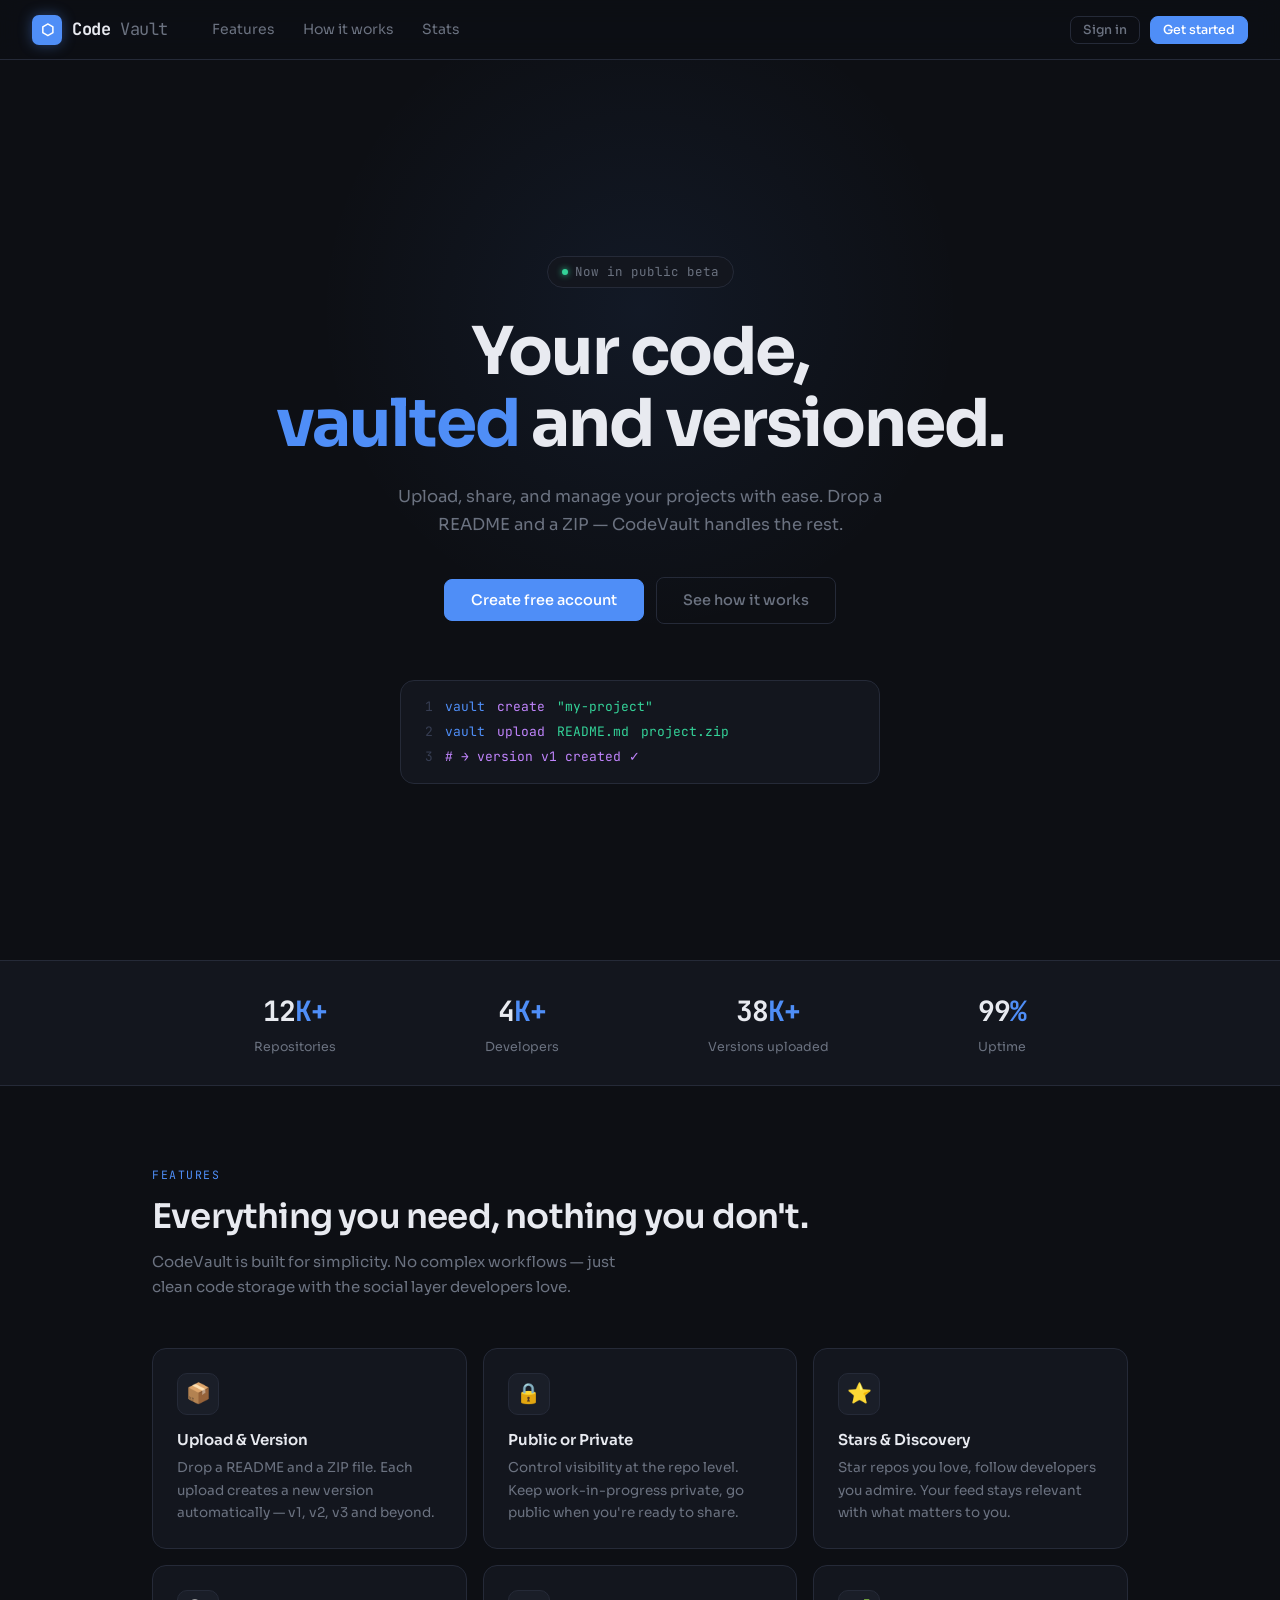
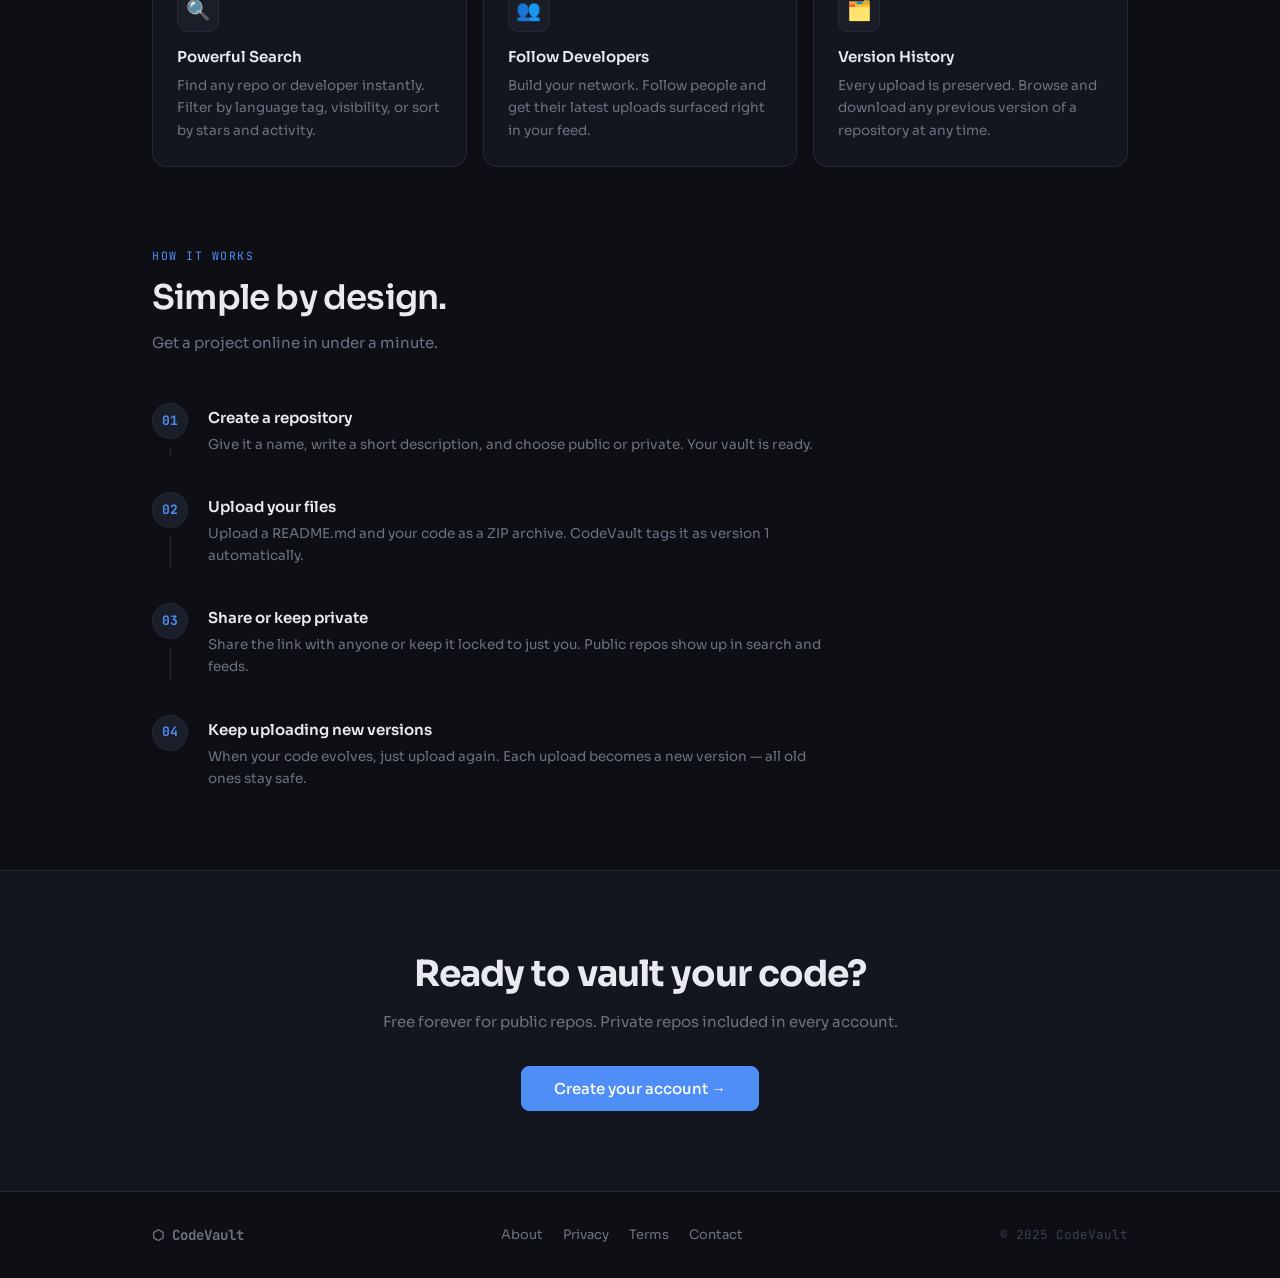
==== index.html @ 76344f7e "Initial commit" ====
<!DOCTYPE html>
<html lang="en">

<head>
  <meta charset="UTF-8" />
  <meta name="viewport" content="width=device-width, initial-scale=1.0" />
  <title>CodeVault — Store. Share. Version.</title>
  <link rel="stylesheet" href="style.css" />
  <style>
    /* ---- Landing-specific styles ---- */

    /* Hero */
    .hero {
      min-height: 100vh;
      display: flex;
      flex-direction: column;
      align-items: center;
      justify-content: center;
      text-align: center;
      padding: 80px 24px 60px;
      position: relative;
      overflow: hidden;
    }

    .hero::before {
      content: '';
      position: absolute;
      top: -100px;
      left: 50%;
      transform: translateX(-50%);
      width: 700px;
      height: 700px;
      background: radial-gradient(circle, rgba(79, 142, 247, 0.08) 0%, transparent 65%);
      pointer-events: none;
    }

    .hero-eyebrow {
      display: inline-flex;
      align-items: center;
      gap: 7px;
      background: var(--bg-2);
      border: 1px solid var(--border);
      border-radius: var(--radius-full);
      padding: 5px 14px;
      font-size: 12.5px;
      font-family: var(--font-mono);
      color: var(--text-muted);
      margin-bottom: 28px;
      opacity: 0;
      animation: fadeUp 0.5s ease 0.1s forwards;
    }

    .hero-eyebrow .dot {
      width: 6px;
      height: 6px;
      border-radius: 50%;
      background: var(--green);
      animation: pulse-glow 2s infinite;
      box-shadow: 0 0 6px var(--green);
    }

    .hero h1 {
      font-size: clamp(36px, 6vw, 66px);
      font-weight: 700;
      letter-spacing: -2px;
      line-height: 1.1;
      max-width: 780px;
      margin-bottom: 22px;
      opacity: 0;
      animation: fadeUp 0.5s ease 0.2s forwards;
    }

    .hero h1 .accent {
      color: var(--accent);
      position: relative;
    }

    .hero-sub {
      font-size: 16.5px;
      color: var(--text-muted);
      max-width: 520px;
      line-height: 1.7;
      margin-bottom: 38px;
      opacity: 0;
      animation: fadeUp 0.5s ease 0.3s forwards;
    }

    .hero-actions {
      display: flex;
      align-items: center;
      gap: 12px;
      flex-wrap: wrap;
      justify-content: center;
      opacity: 0;
      animation: fadeUp 0.5s ease 0.4s forwards;
    }

    .hero-actions .btn {
      padding: 11px 26px;
      font-size: 14.5px;
    }

    .hero-code-strip {
      margin-top: 56px;
      background: var(--bg-2);
      border: 1px solid var(--border);
      border-radius: var(--radius-lg);
      padding: 16px 24px;
      font-family: var(--font-mono);
      font-size: 13px;
      color: var(--text-muted);
      max-width: 480px;
      width: 100%;
      text-align: left;
      opacity: 0;
      animation: fadeUp 0.5s ease 0.55s forwards;
    }

    .hero-code-strip .line {
      display: flex;
      gap: 12px;
      margin-bottom: 4px;
    }

    .hero-code-strip .line:last-child {
      margin-bottom: 0;
    }

    .hero-code-strip .ln {
      color: #363d52;
      user-select: none;
    }

    .hero-code-strip .kw {
      color: var(--accent);
    }

    .hero-code-strip .str {
      color: var(--green);
    }

    .hero-code-strip .fn {
      color: #c084fc;
    }

    /* Stats bar */
    .stats-bar {
      border-top: 1px solid var(--border);
      border-bottom: 1px solid var(--border);
      background: var(--bg-2);
      padding: 28px 0;
    }

    .stats-inner {
      max-width: 960px;
      margin: 0 auto;
      padding: 0 32px;
      display: flex;
      align-items: center;
      justify-content: space-around;
      gap: 24px;
      flex-wrap: wrap;
    }

    .stat-item {
      text-align: center;
    }

    .stat-item .num {
      font-family: var(--font-mono);
      font-size: 28px;
      font-weight: 700;
      color: var(--text);
      letter-spacing: -1px;
    }

    .stat-item .num span {
      color: var(--accent);
    }

    .stat-item .label {
      font-size: 12.5px;
      color: var(--text-muted);
      margin-top: 3px;
    }

    /* Features */
    .section {
      max-width: 1040px;
      margin: 0 auto;
      padding: 80px 32px;
    }

    .section-label {
      font-family: var(--font-mono);
      font-size: 11.5px;
      color: var(--accent);
      letter-spacing: 1.5px;
      text-transform: uppercase;
      margin-bottom: 12px;
    }

    .section-title {
      font-size: clamp(24px, 3vw, 34px);
      font-weight: 600;
      letter-spacing: -0.8px;
      margin-bottom: 10px;
    }

    .section-sub {
      color: var(--text-muted);
      font-size: 15px;
      max-width: 500px;
      margin-bottom: 48px;
      line-height: 1.7;
    }

    .features-grid {
      display: grid;
      grid-template-columns: repeat(auto-fit, minmax(280px, 1fr));
      gap: 16px;
    }

    .feature-card {
      background: var(--bg-2);
      border: 1px solid var(--border);
      border-radius: var(--radius-lg);
      padding: 24px;
      transition: border-color 0.2s, transform 0.2s;
    }

    .feature-card:hover {
      border-color: #2e3448;
      transform: translateY(-2px);
    }

    .feature-icon {
      width: 42px;
      height: 42px;
      border-radius: 10px;
      display: flex;
      align-items: center;
      justify-content: center;
      font-size: 20px;
      margin-bottom: 16px;
      background: var(--bg-3);
      border: 1px solid var(--border);
    }

    .feature-card h3 {
      font-size: 15px;
      font-weight: 600;
      margin-bottom: 8px;
    }

    .feature-card p {
      font-size: 13.5px;
      color: var(--text-muted);
      line-height: 1.65;
    }

    /* How it works */
    .steps {
      display: flex;
      flex-direction: column;
      gap: 0;
      max-width: 680px;
    }

    .step {
      display: flex;
      gap: 20px;
      position: relative;
      padding-bottom: 36px;
    }

    .step:last-child {
      padding-bottom: 0;
    }

    .step-left {
      display: flex;
      flex-direction: column;
      align-items: center;
      flex-shrink: 0;
    }

    .step-num {
      width: 36px;
      height: 36px;
      border-radius: var(--radius-full);
      background: var(--bg-3);
      border: 1px solid var(--border);
      display: flex;
      align-items: center;
      justify-content: center;
      font-family: var(--font-mono);
      font-size: 13px;
      font-weight: 700;
      color: var(--accent);
      flex-shrink: 0;
    }

    .step-line {
      width: 1px;
      flex: 1;
      background: var(--border);
      margin-top: 8px;
    }

    .step:last-child .step-line {
      display: none;
    }

    .step-body h3 {
      font-size: 15px;
      font-weight: 600;
      margin-bottom: 6px;
      padding-top: 6px;
    }

    .step-body p {
      font-size: 13.5px;
      color: var(--text-muted);
      line-height: 1.65;
    }

    /* CTA section */
    .cta-section {
      background: var(--bg-2);
      border-top: 1px solid var(--border);
      border-bottom: 1px solid var(--border);
      padding: 80px 32px;
      text-align: center;
    }

    .cta-section h2 {
      font-size: clamp(24px, 3vw, 36px);
      font-weight: 700;
      letter-spacing: -1px;
      margin-bottom: 14px;
    }

    .cta-section p {
      color: var(--text-muted);
      font-size: 15px;
      margin-bottom: 32px;
    }

    .cta-section .btn {
      padding: 12px 32px;
      font-size: 15px;
    }

    /* Footer */
    footer {
      padding: 32px;
      max-width: 1040px;
      margin: 0 auto;
      display: flex;
      align-items: center;
      justify-content: space-between;
      flex-wrap: wrap;
      gap: 16px;
    }

    .footer-logo {
      font-family: var(--font-mono);
      font-size: 14px;
      font-weight: 700;
      color: var(--text-muted);
    }

    .footer-links {
      display: flex;
      gap: 20px;
    }

    .footer-links a {
      font-size: 13px;
      color: var(--text-muted);
      transition: color 0.2s;
    }

    .footer-links a:hover {
      color: var(--text);
    }

    .footer-copy {
      font-size: 12.5px;
      color: #3a4155;
      font-family: var(--font-mono);
    }

    /* Auth modal overlay */
    .modal-overlay {
      position: fixed;
      inset: 0;
      background: rgba(0, 0, 0, 0.65);
      backdrop-filter: blur(4px);
      z-index: 200;
      display: flex;
      align-items: center;
      justify-content: center;
      opacity: 0;
      pointer-events: none;
      transition: opacity 0.2s;
    }

    .modal-overlay.open {
      opacity: 1;
      pointer-events: all;
    }

    .modal {
      background: var(--bg-2);
      border: 1px solid var(--border);
      border-radius: var(--radius-lg);
      padding: 36px;
      width: 100%;
      max-width: 400px;
      margin: 16px;
      position: relative;
      transform: scale(0.97) translateY(8px);
      transition: transform 0.2s;
    }

    .modal-overlay.open .modal {
      transform: scale(1) translateY(0);
    }

    .modal-close {
      position: absolute;
      top: 16px;
      right: 16px;
      background: none;
      border: none;
      color: var(--text-muted);
      font-size: 18px;
      cursor: pointer;
      line-height: 1;
      padding: 4px;
      border-radius: 4px;
      transition: color 0.2s;
    }

    .modal-close:hover {
      color: var(--text);
    }

    .modal h2 {
      font-size: 20px;
      font-weight: 600;
      margin-bottom: 6px;
    }

    .modal .modal-sub {
      font-size: 13px;
      color: var(--text-muted);
      margin-bottom: 28px;
    }

    .form-group {
      margin-bottom: 16px;
    }

    .form-group label {
      display: block;
      font-size: 12.5px;
      font-weight: 500;
      color: var(--text-dim);
      margin-bottom: 6px;
    }

    .form-group input {
      width: 100%;
      background: var(--bg-3);
      border: 1px solid var(--border);
      border-radius: var(--radius);
      padding: 10px 14px;
      font-family: var(--font-body);
      font-size: 14px;
      color: var(--text);
      outline: none;
      transition: border-color 0.2s, box-shadow 0.2s;
    }

    .form-group input::placeholder {
      color: #3f4656;
    }

    .form-group input:focus {
      border-color: var(--accent);
      box-shadow: 0 0 0 3px var(--accent-glow);
    }

    .modal-footer-text {
      text-align: center;
      font-size: 13px;
      color: var(--text-muted);
      margin-top: 20px;
    }

    .modal-footer-text a {
      color: var(--accent);
      cursor: pointer;
    }

    .modal-tabs {
      display: flex;
      gap: 0;
      border: 1px solid var(--border);
      border-radius: var(--radius);
      padding: 3px;
      margin-bottom: 28px;
    }

    .modal-tab {
      flex: 1;
      padding: 7px;
      text-align: center;
      font-size: 13px;
      font-weight: 500;
      color: var(--text-muted);
      border-radius: 6px;
      cursor: pointer;
      transition: all 0.2s;
    }

    .modal-tab.active {
      background: var(--bg-3);
      color: var(--text);
    }
  </style>
</head>

<body>

  <!-- ===== NAVBAR ===== -->
  <nav class="navbar">
    <a href="index.html" class="nav-logo">
      <div class="logo-icon">⬡</div>
      Code<span class="dim">Vault</span>
    </a>

    <div class="nav-links">
      <a href="#features">Features</a>
      <a href="#How_it_works">How it works</a>
      <a href="#stats">Stats</a>
    </div>

    <div class="nav-right">
      <button class="btn btn-ghost btn-sm" onclick="openModal('login')">Sign in</button>
      <button class="btn btn-primary btn-sm" onclick="openModal('signup')">Get started</button>
    </div>
  </nav>

  <!-- ===== HERO ===== -->
  <main class="page-wrap">
    <section class="hero">
      <div class="hero-eyebrow">
        <span class="dot"></span>
        Now in public beta
      </div>

      <h1>Your code,<br /><span class="accent">vaulted</span> and versioned.</h1>

      <p class="hero-sub">
        Upload, share, and manage your projects with ease. Drop a README and a ZIP — CodeVault handles the rest.
      </p>

      <div class="hero-actions">
        <button class="btn btn-primary" onclick="openModal('signup')">Create free account</button>
        <a href="#features" class="btn btn-ghost">See how it works</a>
      </div>

      <div class="hero-code-strip">
        <div class="line"><span class="ln">1</span><span class="kw">vault</span> <span class="fn">create</span> <span
            class="str">"my-project"</span></div>
        <div class="line"><span class="ln">2</span><span class="kw">vault</span> <span class="fn">upload</span> <span
            class="str">README.md</span> <span class="str">project.zip</span></div>
        <div class="line"><span class="ln">3</span><span class="fn"># → version v1 created ✓</span></div>
      </div>
    </section>

    <!-- ===== STATS ===== -->
    <div class="stats-bar" id="stats">
      <div class="stats-inner">
        <div class="stat-item">
          <div class="num">12<span>K+</span></div>
          <div class="label">Repositories</div>
        </div>
        <div class="stat-item">
          <div class="num">4<span>K+</span></div>
          <div class="label">Developers</div>
        </div>
        <div class="stat-item">
          <div class="num">38<span>K+</span></div>
          <div class="label">Versions uploaded</div>
        </div>
        <div class="stat-item">
          <div class="num">99<span>%</span></div>
          <div class="label">Uptime</div>
        </div>
      </div>
    </div>

    <!-- ===== FEATURES ===== -->
    <section class="section" id="features">
      <div class="section-label">Features</div>
      <h2 class="section-title">Everything you need, nothing you don't.</h2>
      <p class="section-sub">CodeVault is built for simplicity. No complex workflows — just clean code storage with the
        social layer developers love.</p>

      <div class="features-grid">
        <div class="feature-card">
          <div class="feature-icon">📦</div>
          <h3>Upload & Version</h3>
          <p>Drop a README and a ZIP file. Each upload creates a new version automatically — v1, v2, v3 and beyond.</p>
        </div>
        <div class="feature-card">
          <div class="feature-icon">🔒</div>
          <h3>Public or Private</h3>
          <p>Control visibility at the repo level. Keep work-in-progress private, go public when you're ready to share.
          </p>
        </div>
        <div class="feature-card">
          <div class="feature-icon">⭐</div>
          <h3>Stars & Discovery</h3>
          <p>Star repos you love, follow developers you admire. Your feed stays relevant with what matters to you.</p>
        </div>
        <div class="feature-card">
          <div class="feature-icon">🔍</div>
          <h3>Powerful Search</h3>
          <p>Find any repo or developer instantly. Filter by language tag, visibility, or sort by stars and activity.
          </p>
        </div>
        <div class="feature-card">
          <div class="feature-icon">👥</div>
          <h3>Follow Developers</h3>
          <p>Build your network. Follow people and get their latest uploads surfaced right in your feed.</p>
        </div>
        <div class="feature-card">
          <div class="feature-icon">🗂️</div>
          <h3>Version History</h3>
          <p>Every upload is preserved. Browse and download any previous version of a repository at any time.</p>
        </div>
      </div>
    </section>

    <!-- ===== HOW IT WORKS ===== -->
    <section class="section" style="padding-top: 0;" id="How_it_works">
      <div class="section-label">How it works</div>
      <h2 class="section-title">Simple by design.</h2>
      <p class="section-sub">Get a project online in under a minute.</p>

      <div class="steps">
        <div class="step">
          <div class="step-left">
            <div class="step-num">01</div>
            <div class="step-line"></div>
          </div>
          <div class="step-body">
            <h3>Create a repository</h3>
            <p>Give it a name, write a short description, and choose public or private. Your vault is ready.</p>
          </div>
        </div>
        <div class="step">
          <div class="step-left">
            <div class="step-num">02</div>
            <div class="step-line"></div>
          </div>
          <div class="step-body">
            <h3>Upload your files</h3>
            <p>Upload a README.md and your code as a ZIP archive. CodeVault tags it as version 1 automatically.</p>
          </div>
        </div>
        <div class="step">
          <div class="step-left">
            <div class="step-num">03</div>
            <div class="step-line"></div>
          </div>
          <div class="step-body">
            <h3>Share or keep private</h3>
            <p>Share the link with anyone or keep it locked to just you. Public repos show up in search and feeds.</p>
          </div>
        </div>
        <div class="step">
          <div class="step-left">
            <div class="step-num">04</div>
            <div class="step-line"></div>
          </div>
          <div class="step-body">
            <h3>Keep uploading new versions</h3>
            <p>When your code evolves, just upload again. Each upload becomes a new version — all old ones stay safe.
            </p>
          </div>
        </div>
      </div>
    </section>

    <!-- ===== CTA ===== -->
    <section class="cta-section">
      <h2>Ready to vault your code?</h2>
      <p>Free forever for public repos. Private repos included in every account.</p>
      <button class="btn btn-primary" onclick="openModal('signup')">Create your account →</button>
    </section>

    <!-- ===== FOOTER ===== -->
    <footer>
      <div class="footer-logo">⬡ CodeVault</div>
      <div class="footer-links">
        <a href="#">About</a>
        <a href="#">Privacy</a>
        <a href="#">Terms</a>
        <a href="#">Contact</a>
      </div>
      <div class="footer-copy">© 2025 CodeVault</div>
    </footer>
  </main>

  <!-- ===== AUTH MODAL ===== -->
  <div class="modal-overlay" id="authModal">
    <div class="modal">
      <button class="modal-close" onclick="closeModal()">✕</button>

      <div class="modal-tabs">
        <div class="modal-tab active" id="tab-login" onclick="switchTab('login')">Sign in</div>
        <div class="modal-tab" id="tab-signup" onclick="switchTab('signup')">Sign up</div>
      </div>

      <!-- Login Form -->
      <div id="form-login">
        <div class="form-group">
          <label>Username or Email</label>
          <input type="text" placeholder="you@example.com" />
        </div>
        <div class="form-group">
          <label>Password</label>
          <input type="password" placeholder="••••••••" />
        </div>
        <a href="feed.html">
          <button class="btn btn-primary" style="width:100%; justify-content:center; padding:11px;">Sign in</button>
        </a>
        <p class="modal-footer-text">Don't have an account? <a onclick="switchTab('signup')">Sign up free</a></p>
      </div>

      <!-- Signup Form -->
      <div id="form-signup" style="display:none;">
        <div class="form-group">
          <label>Username</label>
          <input type="text" placeholder="cooldev42" />
        </div>
        <div class="form-group">
          <label>Email</label>
          <input type="email" placeholder="you@example.com" />
        </div>
        <div class="form-group">
          <label>Password</label>
          <input type="password" placeholder="••••••••" />
        </div>
        <a href="feed.html">
          <button class="btn btn-primary" style="width:100%; justify-content:center; padding:11px;">Create
            account</button>
        </a>
        <p class="modal-footer-text">Already have an account? <a onclick="switchTab('login')">Sign in</a></p>
      </div>
    </div>
  </div>

  <script>
    function openModal(tab) {
      document.getElementById('authModal').classList.add('open');
      switchTab(tab);
    }

    function closeModal() {
      document.getElementById('authModal').classList.remove('open');
    }

    document.getElementById('authModal').addEventListener('click', function (e) {
      if (e.target === this) closeModal();
    });

    function switchTab(tab) {
      document.getElementById('tab-login').classList.toggle('active', tab === 'login');
      document.getElementById('tab-signup').classList.toggle('active', tab === 'signup');
      document.getElementById('form-login').style.display = tab === 'login' ? 'block' : 'none';
      document.getElementById('form-signup').style.display = tab === 'signup' ? 'block' : 'none';
    }
  </script>
</body>

</html>
---- style.css ----
/* ============================================
   CodeVault — Common Stylesheet
   Theme: Dark, clean, developer-focused
   Font: JetBrains Mono + Sora
============================================ */

@import url('https://fonts.googleapis.com/css2?family=JetBrains+Mono:wght@400;500;700&family=Sora:wght@300;400;500;600;700&display=swap');

/* ---- Variables ---- */
:root {
  --bg:          #0d0f14;
  --bg-2:        #13161e;
  --bg-3:        #1a1e28;
  --border:      #252a38;
  --border-soft: #1e2230;

  --text:        #e8eaf0;
  --text-muted:  #6b7280;
  --text-dim:    #9aa0b0;

  --accent:      #4f8ef7;
  --accent-glow: rgba(79, 142, 247, 0.15);
  --accent-dark: #2563eb;

  --green:       #34d399;
  --red:         #f87171;
  --yellow:      #fbbf24;

  --radius:      8px;
  --radius-lg:   14px;
  --radius-full: 9999px;

  --shadow:      0 2px 12px rgba(0,0,0,0.4);
  --shadow-lg:   0 8px 32px rgba(0,0,0,0.5);

  --font-mono:   'JetBrains Mono', monospace;
  --font-body:   'Sora', sans-serif;

  --nav-h:       60px;
}

/* ---- Reset ---- */
*, *::before, *::after { box-sizing: border-box; margin: 0; padding: 0; }

html { scroll-behavior: smooth; }

body {
  background: var(--bg);
  color: var(--text);
  font-family: var(--font-body);
  font-size: 15px;
  line-height: 1.6;
  -webkit-font-smoothing: antialiased;
}

a { color: inherit; text-decoration: none; }
ul { list-style: none; }
img { display: block; max-width: 100%; }

/* ---- Scrollbar ---- */
::-webkit-scrollbar { width: 6px; }
::-webkit-scrollbar-track { background: var(--bg); }
::-webkit-scrollbar-thumb { background: var(--border); border-radius: 4px; }
::-webkit-scrollbar-thumb:hover { background: #353a4d; }

/* ---- Typography ---- */
h1, h2, h3, h4 { font-weight: 600; line-height: 1.25; }
.mono { font-family: var(--font-mono); }

/* ---- Navbar ---- */
.navbar {
  position: fixed;
  top: 0; left: 0; right: 0;
  height: var(--nav-h);
  background: rgba(13, 15, 20, 0.85);
  backdrop-filter: blur(12px);
  border-bottom: 1px solid var(--border);
  display: flex;
  align-items: center;
  padding: 0 32px;
  gap: 32px;
  z-index: 100;
}

.nav-logo {
  display: flex;
  align-items: center;
  gap: 10px;
  font-family: var(--font-mono);
  font-weight: 700;
  font-size: 17px;
  letter-spacing: -0.5px;
  color: var(--text);
  flex-shrink: 0;
}

.nav-logo .logo-icon {
  width: 30px; height: 30px;
  background: var(--accent);
  border-radius: 7px;
  display: flex; align-items: center; justify-content: center;
  font-size: 15px;
  color: #fff;
  box-shadow: 0 0 14px rgba(79,142,247,0.4);
}

.nav-logo span.dim { color: var(--text-muted); font-weight: 400; }

.nav-links {
  display: flex;
  align-items: center;
  gap: 4px;
}

.nav-links a {
  font-size: 14px;
  color: var(--text-muted);
  padding: 6px 12px;
  border-radius: var(--radius);
  transition: color 0.2s, background 0.2s;
}

.nav-links a:hover,
.nav-links a.active {
  color: var(--text);
  background: var(--bg-3);
}

.nav-search {
  flex: 1;
  max-width: 360px;
  position: relative;
}

.nav-search input {
  width: 100%;
  background: var(--bg-3);
  border: 1px solid var(--border);
  border-radius: var(--radius);
  color: var(--text);
  font-family: var(--font-body);
  font-size: 13.5px;
  padding: 8px 14px 8px 36px;
  outline: none;
  transition: border-color 0.2s, box-shadow 0.2s;
}

.nav-search input::placeholder { color: var(--text-muted); }
.nav-search input:focus {
  border-color: var(--accent);
  box-shadow: 0 0 0 3px var(--accent-glow);
}

.nav-search .search-icon {
  position: absolute;
  left: 11px; top: 50%;
  transform: translateY(-50%);
  color: var(--text-muted);
  font-size: 13px;
  pointer-events: none;
}

.nav-right {
  margin-left: auto;
  display: flex;
  align-items: center;
  gap: 10px;
}

/* ---- User dropdown ---- */
    .user-menu {
      position: relative;
    }

    .user-dropdown {
      position: absolute;
      top: calc(100% + 8px);
      right: 0;
      width: 200px;
      background: var(--bg-2);
      border: 1px solid var(--border);
      border-radius: var(--radius-lg);
      box-shadow: var(--shadow-lg);
      overflow: hidden;
      display: none;
      z-index: 50;
    }

    .user-dropdown.open { display: block; animation: fadeUp 0.15s ease; }

    .user-dropdown a {
      display: flex;
      align-items: center;
      gap: 10px;
      padding: 10px 16px;
      font-size: 13.5px;
      color: var(--text-dim);
      border-bottom: 1px solid var(--border-soft);
      transition: background 0.15s, color 0.15s;
    }

    .user-dropdown a:last-child { border-bottom: none; }
    .user-dropdown a:hover { background: var(--bg-3); color: var(--text); }
    .user-dropdown a.danger:hover { color: var(--red); }

    .user-dropdown .dd-divider {
      height: 1px;
      background: var(--border);
      margin: 4px 0;
    }

/* ---- Buttons ---- */
.btn {
  display: inline-flex;
  align-items: center;
  gap: 7px;
  padding: 8px 18px;
  border-radius: var(--radius);
  font-family: var(--font-body);
  font-size: 13.5px;
  font-weight: 500;
  cursor: pointer;
  border: 1px solid transparent;
  transition: all 0.2s;
  white-space: nowrap;
}

.btn-primary {
  background: var(--accent);
  color: #fff;
  border-color: var(--accent);
}
.btn-primary:hover {
  background: var(--accent-dark);
  border-color: var(--accent-dark);
  box-shadow: 0 0 16px rgba(79,142,247,0.35);
}

.btn-ghost {
  background: transparent;
  color: var(--text-muted);
  border-color: var(--border);
}
.btn-ghost:hover {
  background: var(--bg-3);
  color: var(--text);
  border-color: #353a4d;
}

.btn-outline {
  background: transparent;
  color: var(--accent);
  border-color: var(--accent);
}
.btn-outline:hover {
  background: var(--accent-glow);
}

.btn-sm {
  padding: 5px 12px;
  font-size: 12.5px;
}

/* ---- Avatar ---- */
.avatar {
  width: 32px; height: 32px;
  border-radius: var(--radius-full);
  background: var(--bg-3);
  border: 1px solid var(--border);
  display: flex; align-items: center; justify-content: center;
  font-size: 13px;
  font-weight: 600;
  color: var(--accent);
  overflow: hidden;
  flex-shrink: 0;
  cursor: pointer;
}

.avatar.lg { width: 48px; height: 48px; font-size: 18px; }
.avatar.xl { width: 72px; height: 72px; font-size: 26px; }

/* ---- Badge ---- */
.badge {
  display: inline-flex;
  align-items: center;
  gap: 4px;
  padding: 2px 9px;
  border-radius: var(--radius-full);
  font-size: 11.5px;
  font-weight: 500;
  font-family: var(--font-mono);
}

.badge-blue   { background: rgba(79,142,247,0.12); color: var(--accent); border: 1px solid rgba(79,142,247,0.2); }
.badge-green  { background: rgba(52,211,153,0.1);  color: var(--green);  border: 1px solid rgba(52,211,153,0.2); }
.badge-gray   { background: var(--bg-3);           color: var(--text-muted); border: 1px solid var(--border); }
.badge-yellow { background: rgba(251,191,36,0.1);  color: var(--yellow); border: 1px solid rgba(251,191,36,0.2); }

/* ---- Card ---- */
.card {
  background: var(--bg-2);
  border: 1px solid var(--border);
  border-radius: var(--radius-lg);
  padding: 20px 24px;
  transition: border-color 0.2s, box-shadow 0.2s;
}
.card:hover {
  border-color: #2e3448;
  box-shadow: var(--shadow);
}

/* ---- Divider ---- */
.divider {
  height: 1px;
  background: var(--border);
  margin: 0;
}

/* ---- Tag ---- */
.tag {
  display: inline-block;
  padding: 2px 9px;
  border-radius: var(--radius-full);
  font-size: 11px;
  font-family: var(--font-mono);
  background: var(--bg-3);
  color: var(--text-dim);
  border: 1px solid var(--border-soft);
}

/* ---- Repo Card (shared) ---- */
.repo-card {
  background: var(--bg-2);
  border: 1px solid var(--border);
  border-radius: var(--radius-lg);
  padding: 20px 22px;
  transition: border-color 0.2s, box-shadow 0.2s;
  cursor: pointer;
}
.repo-card:hover {
  border-color: #2e3448;
  box-shadow: 0 4px 20px rgba(0,0,0,0.35);
}

.repo-card-header {
  display: flex;
  align-items: center;
  justify-content: space-between;
  margin-bottom: 10px;
}

.repo-card-title {
  display: flex;
  align-items: center;
  gap: 10px;
}

.repo-card-title .repo-icon {
  width: 34px; height: 34px;
  background: var(--bg-3);
  border: 1px solid var(--border);
  border-radius: 8px;
  display: flex; align-items: center; justify-content: center;
  font-size: 15px;
  flex-shrink: 0;
}

.repo-card-title h3 {
  font-size: 14.5px;
  font-weight: 600;
  color: var(--text);
  font-family: var(--font-mono);
}

.repo-card-title .repo-owner {
  font-size: 12.5px;
  color: var(--text-muted);
  font-family: var(--font-mono);
}

.repo-card p {
  font-size: 13px;
  color: var(--text-dim);
  line-height: 1.55;
  margin-bottom: 14px;
}

.repo-card-footer {
  display: flex;
  align-items: center;
  gap: 14px;
  flex-wrap: wrap;
}

.repo-meta {
  display: flex;
  align-items: center;
  gap: 5px;
  font-size: 12px;
  color: var(--text-muted);
  font-family: var(--font-mono);
}

.repo-meta svg, .repo-meta .icon { font-size: 12px; }

/* ---- Star Button ---- */
.star-btn {
  display: inline-flex;
  align-items: center;
  gap: 5px;
  padding: 4px 10px;
  border-radius: var(--radius);
  background: var(--bg-3);
  border: 1px solid var(--border);
  color: var(--text-muted);
  font-size: 12px;
  font-family: var(--font-mono);
  transition: all 0.2s;
}


/* ---- Page layout ---- */
.page-wrap {
  padding-top: var(--nav-h);
  min-height: 100vh;
}

/* ---- Animations ---- */
@keyframes fadeUp {
  from { opacity: 0; transform: translateY(18px); }
  to   { opacity: 1; transform: translateY(0); }
}

@keyframes fadeIn {
  from { opacity: 0; }
  to   { opacity: 1; }
}

@keyframes pulse-glow {
  0%, 100% { box-shadow: 0 0 14px rgba(79,142,247,0.3); }
  50%       { box-shadow: 0 0 26px rgba(79,142,247,0.55); }
}

.anim-fadeup { animation: fadeUp 0.5s ease forwards; }
.anim-fadein { animation: fadeIn 0.4s ease forwards; }

/* ---- Utility ---- */
.text-muted  { color: var(--text-muted); }
.text-accent { color: var(--accent); }
.text-green  { color: var(--green); }
.text-mono   { font-family: var(--font-mono); }
.flex        { display: flex; }
.items-center { align-items: center; }
.gap-8       { gap: 8px; }
.gap-12      { gap: 12px; }
.mt-4        { margin-top: 4px; }
.mt-8        { margin-top: 8px; }
.mt-16       { margin-top: 16px; }

/* ---- Responsive ---- */
@media (max-width: 768px) {
  .navbar { padding: 0 16px; gap: 12px; }
  /*.nav-links { display: none; }*/
  .new-repo-btn{display: none ;}
  .nav-search { max-width: 200px; }
}
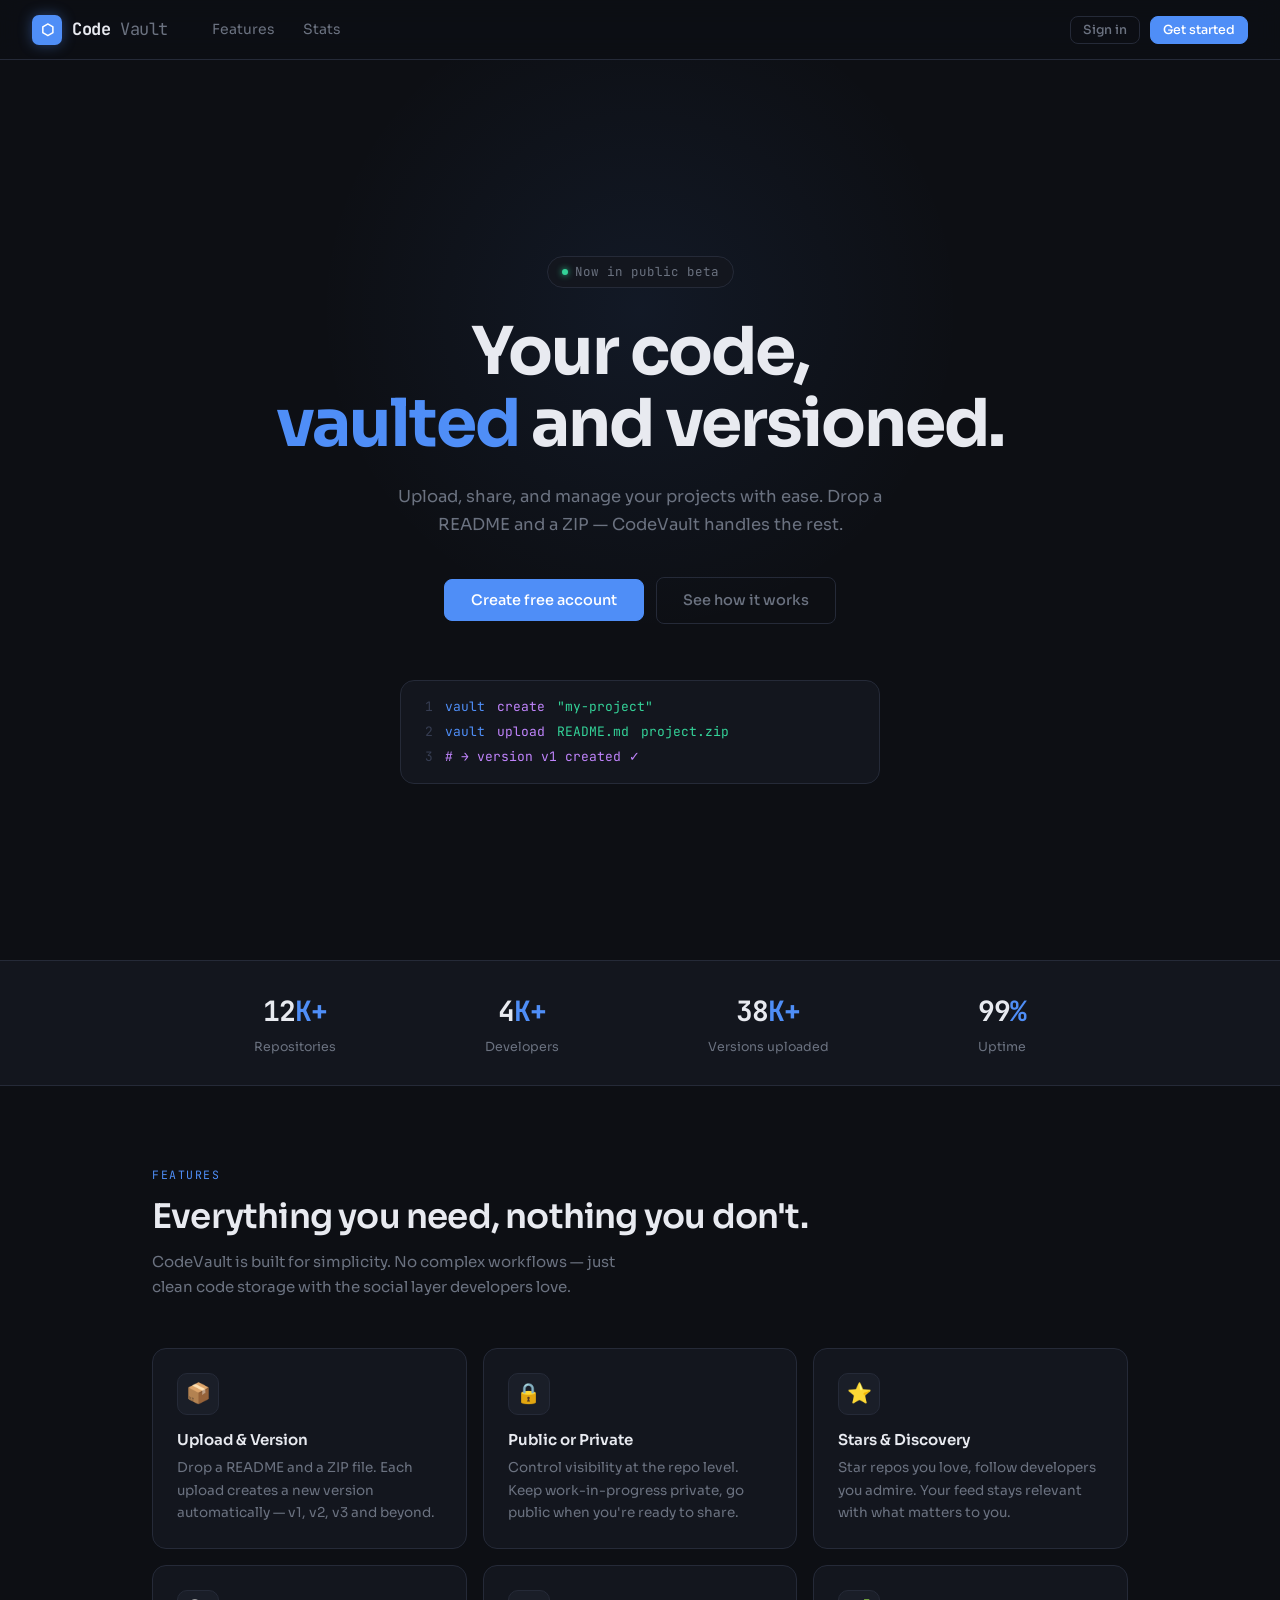
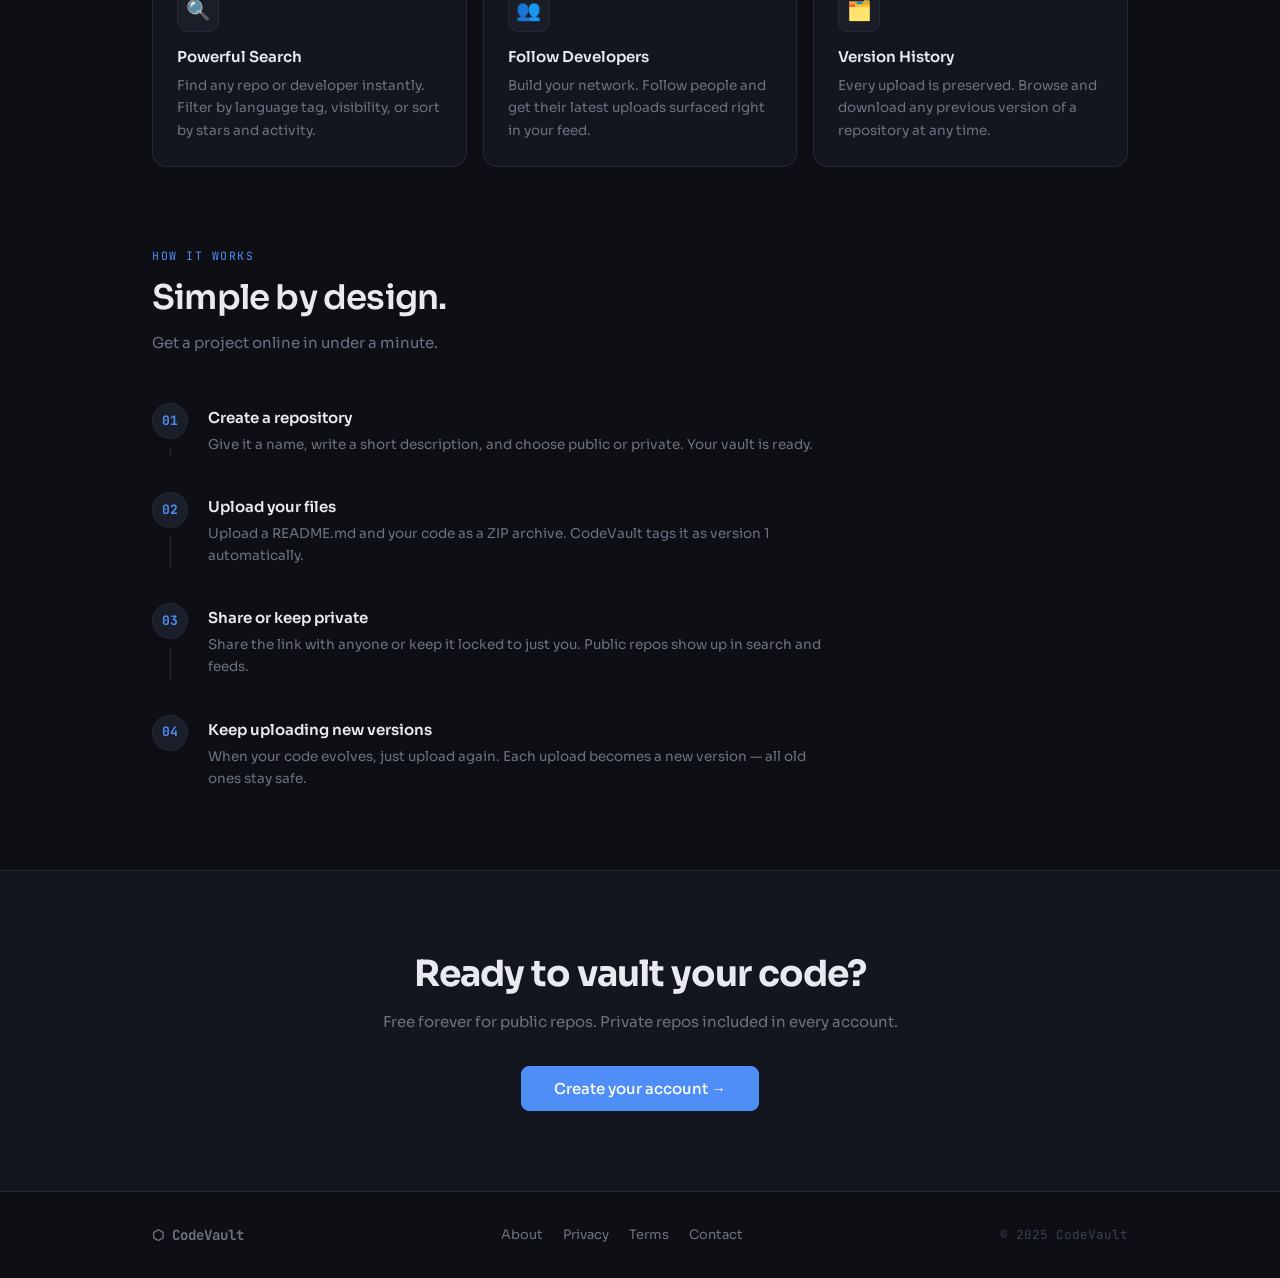
==== commit 04e199f3: "feat: add followers.html and keep all the styles in css file" ====
--- a/index.html
+++ b/index.html
@@ -6,532 +6,6 @@
   <meta name="viewport" content="width=device-width, initial-scale=1.0" />
   <title>CodeVault — Store. Share. Version.</title>
   <link rel="stylesheet" href="style.css" />
-  <style>
-    /* ---- Landing-specific styles ---- */
-
-    /* Hero */
-    .hero {
-      min-height: 100vh;
-      display: flex;
-      flex-direction: column;
-      align-items: center;
-      justify-content: center;
-      text-align: center;
-      padding: 80px 24px 60px;
-      position: relative;
-      overflow: hidden;
-    }
-
-    .hero::before {
-      content: '';
-      position: absolute;
-      top: -100px;
-      left: 50%;
-      transform: translateX(-50%);
-      width: 700px;
-      height: 700px;
-      background: radial-gradient(circle, rgba(79, 142, 247, 0.08) 0%, transparent 65%);
-      pointer-events: none;
-    }
-
-    .hero-eyebrow {
-      display: inline-flex;
-      align-items: center;
-      gap: 7px;
-      background: var(--bg-2);
-      border: 1px solid var(--border);
-      border-radius: var(--radius-full);
-      padding: 5px 14px;
-      font-size: 12.5px;
-      font-family: var(--font-mono);
-      color: var(--text-muted);
-      margin-bottom: 28px;
-      opacity: 0;
-      animation: fadeUp 0.5s ease 0.1s forwards;
-    }
-
-    .hero-eyebrow .dot {
-      width: 6px;
-      height: 6px;
-      border-radius: 50%;
-      background: var(--green);
-      animation: pulse-glow 2s infinite;
-      box-shadow: 0 0 6px var(--green);
-    }
-
-    .hero h1 {
-      font-size: clamp(36px, 6vw, 66px);
-      font-weight: 700;
-      letter-spacing: -2px;
-      line-height: 1.1;
-      max-width: 780px;
-      margin-bottom: 22px;
-      opacity: 0;
-      animation: fadeUp 0.5s ease 0.2s forwards;
-    }
-
-    .hero h1 .accent {
-      color: var(--accent);
-      position: relative;
-    }
-
-    .hero-sub {
-      font-size: 16.5px;
-      color: var(--text-muted);
-      max-width: 520px;
-      line-height: 1.7;
-      margin-bottom: 38px;
-      opacity: 0;
-      animation: fadeUp 0.5s ease 0.3s forwards;
-    }
-
-    .hero-actions {
-      display: flex;
-      align-items: center;
-      gap: 12px;
-      flex-wrap: wrap;
-      justify-content: center;
-      opacity: 0;
-      animation: fadeUp 0.5s ease 0.4s forwards;
-    }
-
-    .hero-actions .btn {
-      padding: 11px 26px;
-      font-size: 14.5px;
-    }
-
-    .hero-code-strip {
-      margin-top: 56px;
-      background: var(--bg-2);
-      border: 1px solid var(--border);
-      border-radius: var(--radius-lg);
-      padding: 16px 24px;
-      font-family: var(--font-mono);
-      font-size: 13px;
-      color: var(--text-muted);
-      max-width: 480px;
-      width: 100%;
-      text-align: left;
-      opacity: 0;
-      animation: fadeUp 0.5s ease 0.55s forwards;
-    }
-
-    .hero-code-strip .line {
-      display: flex;
-      gap: 12px;
-      margin-bottom: 4px;
-    }
-
-    .hero-code-strip .line:last-child {
-      margin-bottom: 0;
-    }
-
-    .hero-code-strip .ln {
-      color: #363d52;
-      user-select: none;
-    }
-
-    .hero-code-strip .kw {
-      color: var(--accent);
-    }
-
-    .hero-code-strip .str {
-      color: var(--green);
-    }
-
-    .hero-code-strip .fn {
-      color: #c084fc;
-    }
-
-    /* Stats bar */
-    .stats-bar {
-      border-top: 1px solid var(--border);
-      border-bottom: 1px solid var(--border);
-      background: var(--bg-2);
-      padding: 28px 0;
-    }
-
-    .stats-inner {
-      max-width: 960px;
-      margin: 0 auto;
-      padding: 0 32px;
-      display: flex;
-      align-items: center;
-      justify-content: space-around;
-      gap: 24px;
-      flex-wrap: wrap;
-    }
-
-    .stat-item {
-      text-align: center;
-    }
-
-    .stat-item .num {
-      font-family: var(--font-mono);
-      font-size: 28px;
-      font-weight: 700;
-      color: var(--text);
-      letter-spacing: -1px;
-    }
-
-    .stat-item .num span {
-      color: var(--accent);
-    }
-
-    .stat-item .label {
-      font-size: 12.5px;
-      color: var(--text-muted);
-      margin-top: 3px;
-    }
-
-    /* Features */
-    .section {
-      max-width: 1040px;
-      margin: 0 auto;
-      padding: 80px 32px;
-    }
-
-    .section-label {
-      font-family: var(--font-mono);
-      font-size: 11.5px;
-      color: var(--accent);
-      letter-spacing: 1.5px;
-      text-transform: uppercase;
-      margin-bottom: 12px;
-    }
-
-    .section-title {
-      font-size: clamp(24px, 3vw, 34px);
-      font-weight: 600;
-      letter-spacing: -0.8px;
-      margin-bottom: 10px;
-    }
-
-    .section-sub {
-      color: var(--text-muted);
-      font-size: 15px;
-      max-width: 500px;
-      margin-bottom: 48px;
-      line-height: 1.7;
-    }
-
-    .features-grid {
-      display: grid;
-      grid-template-columns: repeat(auto-fit, minmax(280px, 1fr));
-      gap: 16px;
-    }
-
-    .feature-card {
-      background: var(--bg-2);
-      border: 1px solid var(--border);
-      border-radius: var(--radius-lg);
-      padding: 24px;
-      transition: border-color 0.2s, transform 0.2s;
-    }
-
-    .feature-card:hover {
-      border-color: #2e3448;
-      transform: translateY(-2px);
-    }
-
-    .feature-icon {
-      width: 42px;
-      height: 42px;
-      border-radius: 10px;
-      display: flex;
-      align-items: center;
-      justify-content: center;
-      font-size: 20px;
-      margin-bottom: 16px;
-      background: var(--bg-3);
-      border: 1px solid var(--border);
-    }
-
-    .feature-card h3 {
-      font-size: 15px;
-      font-weight: 600;
-      margin-bottom: 8px;
-    }
-
-    .feature-card p {
-      font-size: 13.5px;
-      color: var(--text-muted);
-      line-height: 1.65;
-    }
-
-    /* How it works */
-    .steps {
-      display: flex;
-      flex-direction: column;
-      gap: 0;
-      max-width: 680px;
-    }
-
-    .step {
-      display: flex;
-      gap: 20px;
-      position: relative;
-      padding-bottom: 36px;
-    }
-
-    .step:last-child {
-      padding-bottom: 0;
-    }
-
-    .step-left {
-      display: flex;
-      flex-direction: column;
-      align-items: center;
-      flex-shrink: 0;
-    }
-
-    .step-num {
-      width: 36px;
-      height: 36px;
-      border-radius: var(--radius-full);
-      background: var(--bg-3);
-      border: 1px solid var(--border);
-      display: flex;
-      align-items: center;
-      justify-content: center;
-      font-family: var(--font-mono);
-      font-size: 13px;
-      font-weight: 700;
-      color: var(--accent);
-      flex-shrink: 0;
-    }
-
-    .step-line {
-      width: 1px;
-      flex: 1;
-      background: var(--border);
-      margin-top: 8px;
-    }
-
-    .step:last-child .step-line {
-      display: none;
-    }
-
-    .step-body h3 {
-      font-size: 15px;
-      font-weight: 600;
-      margin-bottom: 6px;
-      padding-top: 6px;
-    }
-
-    .step-body p {
-      font-size: 13.5px;
-      color: var(--text-muted);
-      line-height: 1.65;
-    }
-
-    /* CTA section */
-    .cta-section {
-      background: var(--bg-2);
-      border-top: 1px solid var(--border);
-      border-bottom: 1px solid var(--border);
-      padding: 80px 32px;
-      text-align: center;
-    }
-
-    .cta-section h2 {
-      font-size: clamp(24px, 3vw, 36px);
-      font-weight: 700;
-      letter-spacing: -1px;
-      margin-bottom: 14px;
-    }
-
-    .cta-section p {
-      color: var(--text-muted);
-      font-size: 15px;
-      margin-bottom: 32px;
-    }
-
-    .cta-section .btn {
-      padding: 12px 32px;
-      font-size: 15px;
-    }
-
-    /* Footer */
-    footer {
-      padding: 32px;
-      max-width: 1040px;
-      margin: 0 auto;
-      display: flex;
-      align-items: center;
-      justify-content: space-between;
-      flex-wrap: wrap;
-      gap: 16px;
-    }
-
-    .footer-logo {
-      font-family: var(--font-mono);
-      font-size: 14px;
-      font-weight: 700;
-      color: var(--text-muted);
-    }
-
-    .footer-links {
-      display: flex;
-      gap: 20px;
-    }
-
-    .footer-links a {
-      font-size: 13px;
-      color: var(--text-muted);
-      transition: color 0.2s;
-    }
-
-    .footer-links a:hover {
-      color: var(--text);
-    }
-
-    .footer-copy {
-      font-size: 12.5px;
-      color: #3a4155;
-      font-family: var(--font-mono);
-    }
-
-    /* Auth modal overlay */
-    .modal-overlay {
-      position: fixed;
-      inset: 0;
-      background: rgba(0, 0, 0, 0.65);
-      backdrop-filter: blur(4px);
-      z-index: 200;
-      display: flex;
-      align-items: center;
-      justify-content: center;
-      opacity: 0;
-      pointer-events: none;
-      transition: opacity 0.2s;
-    }
-
-    .modal-overlay.open {
-      opacity: 1;
-      pointer-events: all;
-    }
-
-    .modal {
-      background: var(--bg-2);
-      border: 1px solid var(--border);
-      border-radius: var(--radius-lg);
-      padding: 36px;
-      width: 100%;
-      max-width: 400px;
-      margin: 16px;
-      position: relative;
-      transform: scale(0.97) translateY(8px);
-      transition: transform 0.2s;
-    }
-
-    .modal-overlay.open .modal {
-      transform: scale(1) translateY(0);
-    }
-
-    .modal-close {
-      position: absolute;
-      top: 16px;
-      right: 16px;
-      background: none;
-      border: none;
-      color: var(--text-muted);
-      font-size: 18px;
-      cursor: pointer;
-      line-height: 1;
-      padding: 4px;
-      border-radius: 4px;
-      transition: color 0.2s;
-    }
-
-    .modal-close:hover {
-      color: var(--text);
-    }
-
-    .modal h2 {
-      font-size: 20px;
-      font-weight: 600;
-      margin-bottom: 6px;
-    }
-
-    .modal .modal-sub {
-      font-size: 13px;
-      color: var(--text-muted);
-      margin-bottom: 28px;
-    }
-
-    .form-group {
-      margin-bottom: 16px;
-    }
-
-    .form-group label {
-      display: block;
-      font-size: 12.5px;
-      font-weight: 500;
-      color: var(--text-dim);
-      margin-bottom: 6px;
-    }
-
-    .form-group input {
-      width: 100%;
-      background: var(--bg-3);
-      border: 1px solid var(--border);
-      border-radius: var(--radius);
-      padding: 10px 14px;
-      font-family: var(--font-body);
-      font-size: 14px;
-      color: var(--text);
-      outline: none;
-      transition: border-color 0.2s, box-shadow 0.2s;
-    }
-
-    .form-group input::placeholder {
-      color: #3f4656;
-    }
-
-    .form-group input:focus {
-      border-color: var(--accent);
-      box-shadow: 0 0 0 3px var(--accent-glow);
-    }
-
-    .modal-footer-text {
-      text-align: center;
-      font-size: 13px;
-      color: var(--text-muted);
-      margin-top: 20px;
-    }
-
-    .modal-footer-text a {
-      color: var(--accent);
-      cursor: pointer;
-    }
-
-    .modal-tabs {
-      display: flex;
-      gap: 0;
-      border: 1px solid var(--border);
-      border-radius: var(--radius);
-      padding: 3px;
-      margin-bottom: 28px;
-    }
-
-    .modal-tab {
-      flex: 1;
-      padding: 7px;
-      text-align: center;
-      font-size: 13px;
-      font-weight: 500;
-      color: var(--text-muted);
-      border-radius: 6px;
-      cursor: pointer;
-      transition: all 0.2s;
-    }
-
-    .modal-tab.active {
-      background: var(--bg-3);
-      color: var(--text);
-    }
-  </style>
 </head>
 
 <body>
@@ -545,7 +19,6 @@
 
     <div class="nav-links">
       <a href="#features">Features</a>
-      <a href="#How_it_works">How it works</a>
       <a href="#stats">Stats</a>
     </div>
 
--- a/style.css
+++ b/style.css
@@ -8,41 +8,49 @@
 
 /* ---- Variables ---- */
 :root {
-  --bg:          #0d0f14;
-  --bg-2:        #13161e;
-  --bg-3:        #1a1e28;
-  --border:      #252a38;
+  --bg: #0d0f14;
+  --bg-2: #13161e;
+  --bg-3: #1a1e28;
+  --border: #252a38;
   --border-soft: #1e2230;
 
-  --text:        #e8eaf0;
-  --text-muted:  #6b7280;
-  --text-dim:    #9aa0b0;
-
-  --accent:      #4f8ef7;
+  --text: #e8eaf0;
+  --text-muted: #6b7280;
+  --text-dim: #9aa0b0;
+
+  --accent: #4f8ef7;
   --accent-glow: rgba(79, 142, 247, 0.15);
   --accent-dark: #2563eb;
 
-  --green:       #34d399;
-  --red:         #f87171;
-  --yellow:      #fbbf24;
-
-  --radius:      8px;
-  --radius-lg:   14px;
+  --green: #34d399;
+  --red: #f87171;
+  --yellow: #fbbf24;
+
+  --radius: 8px;
+  --radius-lg: 14px;
   --radius-full: 9999px;
 
-  --shadow:      0 2px 12px rgba(0,0,0,0.4);
-  --shadow-lg:   0 8px 32px rgba(0,0,0,0.5);
-
-  --font-mono:   'JetBrains Mono', monospace;
-  --font-body:   'Sora', sans-serif;
-
-  --nav-h:       60px;
+  --shadow: 0 2px 12px rgba(0, 0, 0, 0.4);
+  --shadow-lg: 0 8px 32px rgba(0, 0, 0, 0.5);
+
+  --font-mono: 'JetBrains Mono', monospace;
+  --font-body: 'Sora', sans-serif;
+
+  --nav-h: 60px;
 }
 
 /* ---- Reset ---- */
-*, *::before, *::after { box-sizing: border-box; margin: 0; padding: 0; }
-
-html { scroll-behavior: smooth; }
+*,
+*::before,
+*::after {
+  box-sizing: border-box;
+  margin: 0;
+  padding: 0;
+}
+
+html {
+  scroll-behavior: smooth;
+}
 
 body {
   background: var(--bg);
@@ -53,24 +61,57 @@
   -webkit-font-smoothing: antialiased;
 }
 
-a { color: inherit; text-decoration: none; }
-ul { list-style: none; }
-img { display: block; max-width: 100%; }
+a {
+  color: inherit;
+  text-decoration: none;
+}
+
+ul {
+  list-style: none;
+}
+
+img {
+  display: block;
+  max-width: 100%;
+}
 
 /* ---- Scrollbar ---- */
-::-webkit-scrollbar { width: 6px; }
-::-webkit-scrollbar-track { background: var(--bg); }
-::-webkit-scrollbar-thumb { background: var(--border); border-radius: 4px; }
-::-webkit-scrollbar-thumb:hover { background: #353a4d; }
+::-webkit-scrollbar {
+  width: 6px;
+}
+
+::-webkit-scrollbar-track {
+  background: var(--bg);
+}
+
+::-webkit-scrollbar-thumb {
+  background: var(--border);
+  border-radius: 4px;
+}
+
+::-webkit-scrollbar-thumb:hover {
+  background: #353a4d;
+}
 
 /* ---- Typography ---- */
-h1, h2, h3, h4 { font-weight: 600; line-height: 1.25; }
-.mono { font-family: var(--font-mono); }
+h1,
+h2,
+h3,
+h4 {
+  font-weight: 600;
+  line-height: 1.25;
+}
+
+.mono {
+  font-family: var(--font-mono);
+}
 
 /* ---- Navbar ---- */
 .navbar {
   position: fixed;
-  top: 0; left: 0; right: 0;
+  top: 0;
+  left: 0;
+  right: 0;
   height: var(--nav-h);
   background: rgba(13, 15, 20, 0.85);
   backdrop-filter: blur(12px);
@@ -95,16 +136,22 @@
 }
 
 .nav-logo .logo-icon {
-  width: 30px; height: 30px;
+  width: 30px;
+  height: 30px;
   background: var(--accent);
   border-radius: 7px;
-  display: flex; align-items: center; justify-content: center;
+  display: flex;
+  align-items: center;
+  justify-content: center;
   font-size: 15px;
   color: #fff;
-  box-shadow: 0 0 14px rgba(79,142,247,0.4);
-}
-
-.nav-logo span.dim { color: var(--text-muted); font-weight: 400; }
+  box-shadow: 0 0 14px rgba(79, 142, 247, 0.4);
+}
+
+.nav-logo span.dim {
+  color: var(--text-muted);
+  font-weight: 400;
+}
 
 .nav-links {
   display: flex;
@@ -145,7 +192,10 @@
   transition: border-color 0.2s, box-shadow 0.2s;
 }
 
-.nav-search input::placeholder { color: var(--text-muted); }
+.nav-search input::placeholder {
+  color: var(--text-muted);
+}
+
 .nav-search input:focus {
   border-color: var(--accent);
   box-shadow: 0 0 0 3px var(--accent-glow);
@@ -153,7 +203,8 @@
 
 .nav-search .search-icon {
   position: absolute;
-  left: 11px; top: 50%;
+  left: 11px;
+  top: 50%;
   transform: translateY(-50%);
   color: var(--text-muted);
   font-size: 13px;
@@ -168,46 +219,58 @@
 }
 
 /* ---- User dropdown ---- */
-    .user-menu {
-      position: relative;
-    }
-
-    .user-dropdown {
-      position: absolute;
-      top: calc(100% + 8px);
-      right: 0;
-      width: 200px;
-      background: var(--bg-2);
-      border: 1px solid var(--border);
-      border-radius: var(--radius-lg);
-      box-shadow: var(--shadow-lg);
-      overflow: hidden;
-      display: none;
-      z-index: 50;
-    }
-
-    .user-dropdown.open { display: block; animation: fadeUp 0.15s ease; }
-
-    .user-dropdown a {
-      display: flex;
-      align-items: center;
-      gap: 10px;
-      padding: 10px 16px;
-      font-size: 13.5px;
-      color: var(--text-dim);
-      border-bottom: 1px solid var(--border-soft);
-      transition: background 0.15s, color 0.15s;
-    }
-
-    .user-dropdown a:last-child { border-bottom: none; }
-    .user-dropdown a:hover { background: var(--bg-3); color: var(--text); }
-    .user-dropdown a.danger:hover { color: var(--red); }
-
-    .user-dropdown .dd-divider {
-      height: 1px;
-      background: var(--border);
-      margin: 4px 0;
-    }
+.user-menu {
+  position: relative;
+}
+
+.user-dropdown {
+  position: absolute;
+  top: calc(100% + 8px);
+  right: 0;
+  width: 200px;
+  background: var(--bg-2);
+  border: 1px solid var(--border);
+  border-radius: var(--radius-lg);
+  box-shadow: var(--shadow-lg);
+  overflow: hidden;
+  display: none;
+  z-index: 50;
+}
+
+.user-dropdown.open {
+  display: block;
+  animation: fadeUp 0.15s ease;
+}
+
+.user-dropdown a {
+  display: flex;
+  align-items: center;
+  gap: 10px;
+  padding: 10px 16px;
+  font-size: 13.5px;
+  color: var(--text-dim);
+  border-bottom: 1px solid var(--border-soft);
+  transition: background 0.15s, color 0.15s;
+}
+
+.user-dropdown a:last-child {
+  border-bottom: none;
+}
+
+.user-dropdown a:hover {
+  background: var(--bg-3);
+  color: var(--text);
+}
+
+.user-dropdown a.danger:hover {
+  color: var(--red);
+}
+
+.user-dropdown .dd-divider {
+  height: 1px;
+  background: var(--border);
+  margin: 4px 0;
+}
 
 /* ---- Buttons ---- */
 .btn {
@@ -230,10 +293,11 @@
   color: #fff;
   border-color: var(--accent);
 }
+
 .btn-primary:hover {
   background: var(--accent-dark);
   border-color: var(--accent-dark);
-  box-shadow: 0 0 16px rgba(79,142,247,0.35);
+  box-shadow: 0 0 16px rgba(79, 142, 247, 0.35);
 }
 
 .btn-ghost {
@@ -241,6 +305,7 @@
   color: var(--text-muted);
   border-color: var(--border);
 }
+
 .btn-ghost:hover {
   background: var(--bg-3);
   color: var(--text);
@@ -252,6 +317,7 @@
   color: var(--accent);
   border-color: var(--accent);
 }
+
 .btn-outline:hover {
   background: var(--accent-glow);
 }
@@ -263,11 +329,14 @@
 
 /* ---- Avatar ---- */
 .avatar {
-  width: 32px; height: 32px;
+  width: 32px;
+  height: 32px;
   border-radius: var(--radius-full);
   background: var(--bg-3);
   border: 1px solid var(--border);
-  display: flex; align-items: center; justify-content: center;
+  display: flex;
+  align-items: center;
+  justify-content: center;
   font-size: 13px;
   font-weight: 600;
   color: var(--accent);
@@ -276,8 +345,17 @@
   cursor: pointer;
 }
 
-.avatar.lg { width: 48px; height: 48px; font-size: 18px; }
-.avatar.xl { width: 72px; height: 72px; font-size: 26px; }
+.avatar.lg {
+  width: 48px;
+  height: 48px;
+  font-size: 18px;
+}
+
+.avatar.xl {
+  width: 72px;
+  height: 72px;
+  font-size: 26px;
+}
 
 /* ---- Badge ---- */
 .badge {
@@ -291,10 +369,29 @@
   font-family: var(--font-mono);
 }
 
-.badge-blue   { background: rgba(79,142,247,0.12); color: var(--accent); border: 1px solid rgba(79,142,247,0.2); }
-.badge-green  { background: rgba(52,211,153,0.1);  color: var(--green);  border: 1px solid rgba(52,211,153,0.2); }
-.badge-gray   { background: var(--bg-3);           color: var(--text-muted); border: 1px solid var(--border); }
-.badge-yellow { background: rgba(251,191,36,0.1);  color: var(--yellow); border: 1px solid rgba(251,191,36,0.2); }
+.badge-blue {
+  background: rgba(79, 142, 247, 0.12);
+  color: var(--accent);
+  border: 1px solid rgba(79, 142, 247, 0.2);
+}
+
+.badge-green {
+  background: rgba(52, 211, 153, 0.1);
+  color: var(--green);
+  border: 1px solid rgba(52, 211, 153, 0.2);
+}
+
+.badge-gray {
+  background: var(--bg-3);
+  color: var(--text-muted);
+  border: 1px solid var(--border);
+}
+
+.badge-yellow {
+  background: rgba(251, 191, 36, 0.1);
+  color: var(--yellow);
+  border: 1px solid rgba(251, 191, 36, 0.2);
+}
 
 /* ---- Card ---- */
 .card {
@@ -304,6 +401,7 @@
   padding: 20px 24px;
   transition: border-color 0.2s, box-shadow 0.2s;
 }
+
 .card:hover {
   border-color: #2e3448;
   box-shadow: var(--shadow);
@@ -337,9 +435,10 @@
   transition: border-color 0.2s, box-shadow 0.2s;
   cursor: pointer;
 }
+
 .repo-card:hover {
   border-color: #2e3448;
-  box-shadow: 0 4px 20px rgba(0,0,0,0.35);
+  box-shadow: 0 4px 20px rgba(0, 0, 0, 0.35);
 }
 
 .repo-card-header {
@@ -356,11 +455,14 @@
 }
 
 .repo-card-title .repo-icon {
-  width: 34px; height: 34px;
+  width: 34px;
+  height: 34px;
   background: var(--bg-3);
   border: 1px solid var(--border);
   border-radius: 8px;
-  display: flex; align-items: center; justify-content: center;
+  display: flex;
+  align-items: center;
+  justify-content: center;
   font-size: 15px;
   flex-shrink: 0;
 }
@@ -401,7 +503,10 @@
   font-family: var(--font-mono);
 }
 
-.repo-meta svg, .repo-meta .icon { font-size: 12px; }
+.repo-meta svg,
+.repo-meta .icon {
+  font-size: 12px;
+}
 
 /* ---- Star Button ---- */
 .star-btn {
@@ -427,40 +532,1264 @@
 
 /* ---- Animations ---- */
 @keyframes fadeUp {
-  from { opacity: 0; transform: translateY(18px); }
-  to   { opacity: 1; transform: translateY(0); }
+  from {
+    opacity: 0;
+    transform: translateY(18px);
+  }
+
+  to {
+    opacity: 1;
+    transform: translateY(0);
+  }
 }
 
 @keyframes fadeIn {
-  from { opacity: 0; }
-  to   { opacity: 1; }
+  from {
+    opacity: 0;
+  }
+
+  to {
+    opacity: 1;
+  }
 }
 
 @keyframes pulse-glow {
-  0%, 100% { box-shadow: 0 0 14px rgba(79,142,247,0.3); }
-  50%       { box-shadow: 0 0 26px rgba(79,142,247,0.55); }
-}
-
-.anim-fadeup { animation: fadeUp 0.5s ease forwards; }
-.anim-fadein { animation: fadeIn 0.4s ease forwards; }
+
+  0%,
+  100% {
+    box-shadow: 0 0 14px rgba(79, 142, 247, 0.3);
+  }
+
+  50% {
+    box-shadow: 0 0 26px rgba(79, 142, 247, 0.55);
+  }
+}
+
+.anim-fadeup {
+  animation: fadeUp 0.5s ease forwards;
+}
+
+.anim-fadein {
+  animation: fadeIn 0.4s ease forwards;
+}
 
 /* ---- Utility ---- */
-.text-muted  { color: var(--text-muted); }
-.text-accent { color: var(--accent); }
-.text-green  { color: var(--green); }
-.text-mono   { font-family: var(--font-mono); }
-.flex        { display: flex; }
-.items-center { align-items: center; }
-.gap-8       { gap: 8px; }
-.gap-12      { gap: 12px; }
-.mt-4        { margin-top: 4px; }
-.mt-8        { margin-top: 8px; }
-.mt-16       { margin-top: 16px; }
+.text-muted {
+  color: var(--text-muted);
+}
+
+.text-accent {
+  color: var(--accent);
+}
+
+.text-green {
+  color: var(--green);
+}
+
+.text-mono {
+  font-family: var(--font-mono);
+}
+
+.flex {
+  display: flex;
+}
+
+.items-center {
+  align-items: center;
+}
+
+.gap-8 {
+  gap: 8px;
+}
+
+.gap-12 {
+  gap: 12px;
+}
+
+.mt-4 {
+  margin-top: 4px;
+}
+
+.mt-8 {
+  margin-top: 8px;
+}
+
+.mt-16 {
+  margin-top: 16px;
+}
+
+/* ---- Follower Specific Styles ---- */
+.follower-list {
+  display: flex;
+  flex-direction: column;
+  gap: 12px;
+}
+
+.follower-card {
+  background: var(--bg-2);
+  border: 1px solid var(--border);
+  border-radius: var(--radius-lg);
+  padding: 16px 20px;
+  display: flex;
+  align-items: center;
+  gap: 16px;
+  transition: border-color 0.2s;
+}
+
+.follower-card:hover {
+  border-color: #2e3448;
+}
+
+.follower-info {
+  flex: 1;
+}
+
+.follower-name {
+  font-weight: 600;
+  font-size: 15px;
+}
+
+.follower-handle {
+  font-size: 13px;
+  color: var(--text-muted);
+  font-family: var(--font-mono);
+}
+
+
+/* from index.html */
+/* ---- Landing-specific styles ---- */
+
+/* Hero */
+.hero {
+  min-height: 100vh;
+  display: flex;
+  flex-direction: column;
+  align-items: center;
+  justify-content: center;
+  text-align: center;
+  padding: 80px 24px 60px;
+  position: relative;
+  overflow: hidden;
+}
+
+.hero::before {
+  content: '';
+  position: absolute;
+  top: -100px;
+  left: 50%;
+  transform: translateX(-50%);
+  width: 700px;
+  height: 700px;
+  background: radial-gradient(circle, rgba(79, 142, 247, 0.08) 0%, transparent 65%);
+  pointer-events: none;
+}
+
+.hero-eyebrow {
+  display: inline-flex;
+  align-items: center;
+  gap: 7px;
+  background: var(--bg-2);
+  border: 1px solid var(--border);
+  border-radius: var(--radius-full);
+  padding: 5px 14px;
+  font-size: 12.5px;
+  font-family: var(--font-mono);
+  color: var(--text-muted);
+  margin-bottom: 28px;
+  opacity: 0;
+  animation: fadeUp 0.5s ease 0.1s forwards;
+}
+
+.hero-eyebrow .dot {
+  width: 6px;
+  height: 6px;
+  border-radius: 50%;
+  background: var(--green);
+  animation: pulse-glow 2s infinite;
+  box-shadow: 0 0 6px var(--green);
+}
+
+.hero h1 {
+  font-size: clamp(36px, 6vw, 66px);
+  font-weight: 700;
+  letter-spacing: -2px;
+  line-height: 1.1;
+  max-width: 780px;
+  margin-bottom: 22px;
+  opacity: 0;
+  animation: fadeUp 0.5s ease 0.2s forwards;
+}
+
+.hero h1 .accent {
+  color: var(--accent);
+  position: relative;
+}
+
+.hero-sub {
+  font-size: 16.5px;
+  color: var(--text-muted);
+  max-width: 520px;
+  line-height: 1.7;
+  margin-bottom: 38px;
+  opacity: 0;
+  animation: fadeUp 0.5s ease 0.3s forwards;
+}
+
+.hero-actions {
+  display: flex;
+  align-items: center;
+  gap: 12px;
+  flex-wrap: wrap;
+  justify-content: center;
+  opacity: 0;
+  animation: fadeUp 0.5s ease 0.4s forwards;
+}
+
+.hero-actions .btn {
+  padding: 11px 26px;
+  font-size: 14.5px;
+}
+
+.hero-code-strip {
+  margin-top: 56px;
+  background: var(--bg-2);
+  border: 1px solid var(--border);
+  border-radius: var(--radius-lg);
+  padding: 16px 24px;
+  font-family: var(--font-mono);
+  font-size: 13px;
+  color: var(--text-muted);
+  max-width: 480px;
+  width: 100%;
+  text-align: left;
+  opacity: 0;
+  animation: fadeUp 0.5s ease 0.55s forwards;
+}
+
+.hero-code-strip .line {
+  display: flex;
+  gap: 12px;
+  margin-bottom: 4px;
+}
+
+.hero-code-strip .line:last-child {
+  margin-bottom: 0;
+}
+
+.hero-code-strip .ln {
+  color: #363d52;
+  user-select: none;
+}
+
+.hero-code-strip .kw {
+  color: var(--accent);
+}
+
+.hero-code-strip .str {
+  color: var(--green);
+}
+
+.hero-code-strip .fn {
+  color: #c084fc;
+}
+
+/* Stats bar */
+.stats-bar {
+  border-top: 1px solid var(--border);
+  border-bottom: 1px solid var(--border);
+  background: var(--bg-2);
+  padding: 28px 0;
+}
+
+.stats-inner {
+  max-width: 960px;
+  margin: 0 auto;
+  padding: 0 32px;
+  display: flex;
+  align-items: center;
+  justify-content: space-around;
+  gap: 24px;
+  flex-wrap: wrap;
+}
+
+.stat-item {
+  text-align: center;
+}
+
+.stat-item .num {
+  font-family: var(--font-mono);
+  font-size: 28px;
+  font-weight: 700;
+  color: var(--text);
+  letter-spacing: -1px;
+}
+
+.stat-item .num span {
+  color: var(--accent);
+}
+
+.stat-item .label {
+  font-size: 12.5px;
+  color: var(--text-muted);
+  margin-top: 3px;
+}
+
+/* Features */
+.section {
+  max-width: 1040px;
+  margin: 0 auto;
+  padding: 80px 32px;
+}
+
+.section-label {
+  font-family: var(--font-mono);
+  font-size: 11.5px;
+  color: var(--accent);
+  letter-spacing: 1.5px;
+  text-transform: uppercase;
+  margin-bottom: 12px;
+}
+
+.section-title {
+  font-size: clamp(24px, 3vw, 34px);
+  font-weight: 600;
+  letter-spacing: -0.8px;
+  margin-bottom: 10px;
+}
+
+.section-sub {
+  color: var(--text-muted);
+  font-size: 15px;
+  max-width: 500px;
+  margin-bottom: 48px;
+  line-height: 1.7;
+}
+
+.features-grid {
+  display: grid;
+  grid-template-columns: repeat(auto-fit, minmax(280px, 1fr));
+  gap: 16px;
+}
+
+.feature-card {
+  background: var(--bg-2);
+  border: 1px solid var(--border);
+  border-radius: var(--radius-lg);
+  padding: 24px;
+  transition: border-color 0.2s, transform 0.2s;
+}
+
+.feature-card:hover {
+  border-color: #2e3448;
+  transform: translateY(-2px);
+}
+
+.feature-icon {
+  width: 42px;
+  height: 42px;
+  border-radius: 10px;
+  display: flex;
+  align-items: center;
+  justify-content: center;
+  font-size: 20px;
+  margin-bottom: 16px;
+  background: var(--bg-3);
+  border: 1px solid var(--border);
+}
+
+.feature-card h3 {
+  font-size: 15px;
+  font-weight: 600;
+  margin-bottom: 8px;
+}
+
+.feature-card p {
+  font-size: 13.5px;
+  color: var(--text-muted);
+  line-height: 1.65;
+}
+
+/* How it works */
+.steps {
+  display: flex;
+  flex-direction: column;
+  gap: 0;
+  max-width: 680px;
+}
+
+.step {
+  display: flex;
+  gap: 20px;
+  position: relative;
+  padding-bottom: 36px;
+}
+
+.step:last-child {
+  padding-bottom: 0;
+}
+
+.step-left {
+  display: flex;
+  flex-direction: column;
+  align-items: center;
+  flex-shrink: 0;
+}
+
+.step-num {
+  width: 36px;
+  height: 36px;
+  border-radius: var(--radius-full);
+  background: var(--bg-3);
+  border: 1px solid var(--border);
+  display: flex;
+  align-items: center;
+  justify-content: center;
+  font-family: var(--font-mono);
+  font-size: 13px;
+  font-weight: 700;
+  color: var(--accent);
+  flex-shrink: 0;
+}
+
+.step-line {
+  width: 1px;
+  flex: 1;
+  background: var(--border);
+  margin-top: 8px;
+}
+
+.step:last-child .step-line {
+  display: none;
+}
+
+.step-body h3 {
+  font-size: 15px;
+  font-weight: 600;
+  margin-bottom: 6px;
+  padding-top: 6px;
+}
+
+.step-body p {
+  font-size: 13.5px;
+  color: var(--text-muted);
+  line-height: 1.65;
+}
+
+/* CTA section */
+.cta-section {
+  background: var(--bg-2);
+  border-top: 1px solid var(--border);
+  border-bottom: 1px solid var(--border);
+  padding: 80px 32px;
+  text-align: center;
+}
+
+.cta-section h2 {
+  font-size: clamp(24px, 3vw, 36px);
+  font-weight: 700;
+  letter-spacing: -1px;
+  margin-bottom: 14px;
+}
+
+.cta-section p {
+  color: var(--text-muted);
+  font-size: 15px;
+  margin-bottom: 32px;
+}
+
+.cta-section .btn {
+  padding: 12px 32px;
+  font-size: 15px;
+}
+
+/* Footer */
+footer {
+  padding: 32px;
+  max-width: 1040px;
+  margin: 0 auto;
+  display: flex;
+  align-items: center;
+  justify-content: space-between;
+  flex-wrap: wrap;
+  gap: 16px;
+}
+
+.footer-logo {
+  font-family: var(--font-mono);
+  font-size: 14px;
+  font-weight: 700;
+  color: var(--text-muted);
+}
+
+.footer-links {
+  display: flex;
+  gap: 20px;
+}
+
+.footer-links a {
+  font-size: 13px;
+  color: var(--text-muted);
+  transition: color 0.2s;
+}
+
+.footer-links a:hover {
+  color: var(--text);
+}
+
+.footer-copy {
+  font-size: 12.5px;
+  color: #3a4155;
+  font-family: var(--font-mono);
+}
+
+/* Auth modal overlay */
+.modal-overlay {
+  position: fixed;
+  inset: 0;
+  background: rgba(0, 0, 0, 0.65);
+  backdrop-filter: blur(4px);
+  z-index: 200;
+  display: flex;
+  align-items: center;
+  justify-content: center;
+  opacity: 0;
+  pointer-events: none;
+  transition: opacity 0.2s;
+}
+
+.modal-overlay.open {
+  opacity: 1;
+  pointer-events: all;
+}
+
+.modal {
+  background: var(--bg-2);
+  border: 1px solid var(--border);
+  border-radius: var(--radius-lg);
+  padding: 36px;
+  width: 100%;
+  max-width: 400px;
+  margin: 16px;
+  position: relative;
+  transform: scale(0.97) translateY(8px);
+  transition: transform 0.2s;
+}
+
+.modal-overlay.open .modal {
+  transform: scale(1) translateY(0);
+}
+
+.modal-close {
+  position: absolute;
+  top: 16px;
+  right: 16px;
+  background: none;
+  border: none;
+  color: var(--text-muted);
+  font-size: 18px;
+  cursor: pointer;
+  line-height: 1;
+  padding: 4px;
+  border-radius: 4px;
+  transition: color 0.2s;
+}
+
+.modal-close:hover {
+  color: var(--text);
+}
+
+.modal h2 {
+  font-size: 20px;
+  font-weight: 600;
+  margin-bottom: 6px;
+}
+
+.modal .modal-sub {
+  font-size: 13px;
+  color: var(--text-muted);
+  margin-bottom: 28px;
+}
+
+.form-group {
+  margin-bottom: 16px;
+}
+
+.form-group label {
+  display: block;
+  font-size: 12.5px;
+  font-weight: 500;
+  color: var(--text-dim);
+  margin-bottom: 6px;
+}
+
+.form-group input {
+  width: 100%;
+  background: var(--bg-3);
+  border: 1px solid var(--border);
+  border-radius: var(--radius);
+  padding: 10px 14px;
+  font-family: var(--font-body);
+  font-size: 14px;
+  color: var(--text);
+  outline: none;
+  transition: border-color 0.2s, box-shadow 0.2s;
+}
+
+.form-group input::placeholder {
+  color: #3f4656;
+}
+
+.form-group input:focus {
+  border-color: var(--accent);
+  box-shadow: 0 0 0 3px var(--accent-glow);
+}
+
+.modal-footer-text {
+  text-align: center;
+  font-size: 13px;
+  color: var(--text-muted);
+  margin-top: 20px;
+}
+
+.modal-footer-text a {
+  color: var(--accent);
+  cursor: pointer;
+}
+
+.modal-tabs {
+  display: flex;
+  gap: 0;
+  border: 1px solid var(--border);
+  border-radius: var(--radius);
+  padding: 3px;
+  margin-bottom: 28px;
+}
+
+.modal-tab {
+  flex: 1;
+  padding: 7px;
+  text-align: center;
+  font-size: 13px;
+  font-weight: 500;
+  color: var(--text-muted);
+  border-radius: 6px;
+  cursor: pointer;
+  transition: all 0.2s;
+}
+
+.modal-tab.active {
+  background: var(--bg-3);
+  color: var(--text);
+}
+
+/* from index.html ends */
+
+/* from notification.html starts */
+
+/* ---- Notification Layout ---- */
+.notif-container {
+  max-width: 800px;
+  margin: 0 auto;
+  padding: 40px 24px 80px;
+}
+
+.notif-header {
+  display: flex;
+  align-items: center;
+  justify-content: space-between;
+  margin-bottom: 24px;
+}
+
+.notif-header h1 {
+  font-size: 22px;
+  font-weight: 700;
+}
+
+.notif-controls {
+  display: flex;
+  gap: 12px;
+  align-items: center;
+}
+
+/* ---- Notification List ---- */
+.notif-list {
+  display: flex;
+  flex-direction: column;
+  gap: 12px;
+}
+
+.notif-item {
+  background: var(--bg-2);
+  border: 1px solid var(--border);
+  border-radius: var(--radius-lg);
+  padding: 16px 20px;
+  display: flex;
+  gap: 16px;
+  transition: border-color 0.2s, transform 0.1s;
+  cursor: pointer;
+  position: relative;
+}
+
+.notif-item:hover {
+  border-color: #2e3448;
+}
+
+.notif-item.unread {
+  border-left: 3px solid var(--accent);
+  background: rgba(79, 142, 247, 0.03);
+}
+
+.notif-item .avatar {
+  flex-shrink: 0;
+}
+
+.notif-content {
+  flex: 1;
+}
+
+.notif-text {
+  font-size: 14px;
+  color: var(--text-dim);
+  line-height: 1.5;
+  margin-bottom: 4px;
+}
+
+.notif-text strong {
+  color: var(--text);
+  font-weight: 600;
+}
+
+.notif-text .repo-link {
+  color: var(--accent);
+  font-family: var(--font-mono);
+  font-weight: 500;
+}
+
+.notif-time {
+  font-size: 12px;
+  color: var(--text-muted);
+  font-family: var(--font-mono);
+}
+
+.notif-action-icon {
+  font-size: 18px;
+  color: var(--text-muted);
+  align-self: center;
+}
+
+/* Empty State */
+.notif-empty {
+  text-align: center;
+  padding: 60px 20px;
+  color: var(--text-muted);
+}
+
+.notif-empty-icon {
+  font-size: 48px;
+  margin-bottom: 16px;
+  opacity: 0.5;
+}
+
+/* notification.html ends */
+
+
+
+/* from feed.html */
+
+/* ---- Feed Layout ---- */
+.feed-layout {
+  max-width: 1160px;
+  margin: 0 auto;
+  padding: 28px 30px 60px;
+  /* fix: increase spacing in feed.html*/
+  display: grid;
+  grid-template-columns: 240px 1fr 260px;
+  gap: 24px;
+  align-items: start;
+
+}
+
+/* ---- Sidebar Left ---- */
+.sidebar-left {
+  position: sticky;
+  top: calc(var(--nav-h) + 24px);
+  gap: 20px;
+  /* add: increase spacing in feed.html*/
+  display: flex;
+  /* add: increase spacing in feed.html*/
+  flex-direction: column;
+  /* add: increase spacing in feed.html*/
+}
+
+.sidebar-profile {
+  background: var(--bg-2);
+  border: 1px solid var(--border);
+  border-radius: var(--radius-lg);
+  padding: 20px;
+  margin-bottom: 12px;
+  text-align: center;
+}
+
+.sidebar-profile .avatar {
+  margin: 0 auto 12px;
+}
+
+.sidebar-profile .profile-name {
+  font-size: 14.5px;
+  font-weight: 600;
+  margin-bottom: 2px;
+}
+
+.sidebar-profile .profile-handle {
+  font-size: 12.5px;
+  color: var(--text-muted);
+  font-family: var(--font-mono);
+  margin-bottom: 16px;
+}
+
+.profile-stats {
+  display: flex;
+  justify-content: space-around;
+  border-top: 1px solid var(--border);
+  padding-top: 14px;
+}
+
+.profile-stat {
+  text-align: center;
+}
+
+.profile-stat .n {
+  font-family: var(--font-mono);
+  font-size: 15px;
+  font-weight: 700;
+  color: var(--text);
+}
+
+.profile-stat .l {
+  font-size: 11px;
+  color: var(--text-muted);
+  margin-top: 1px;
+}
+
+.sidebar-nav {
+  background: var(--bg-2);
+  border: 1px solid var(--border);
+  border-radius: var(--radius-lg);
+  overflow: hidden;
+}
+
+.sidebar-nav a {
+  display: flex;
+  align-items: center;
+  gap: 10px;
+  padding: 11px 16px;
+  font-size: 13.5px;
+  color: var(--text-muted);
+  border-bottom: 1px solid var(--border-soft);
+  transition: background 0.15s, color 0.15s;
+}
+
+.sidebar-nav a:last-child {
+  border-bottom: none;
+}
+
+.sidebar-nav a:hover,
+.sidebar-nav a.active {
+  background: var(--bg-3);
+  color: var(--text);
+}
+
+.sidebar-nav a .nav-icon {
+  font-size: 15px;
+  width: 18px;
+  text-align: center;
+}
+
+.sidebar-nav a .nav-badge {
+  margin-left: auto;
+  background: var(--accent);
+  color: #fff;
+  font-size: 10.5px;
+  font-family: var(--font-mono);
+  padding: 1px 6px;
+  border-radius: var(--radius-full);
+}
+
+/* ---- Main Feed ---- */
+.feed-main {}
+
+.feed-header {
+  display: flex;
+  align-items: center;
+  justify-content: space-between;
+  margin-bottom: 18px;
+}
+
+.feed-header h2 {
+  font-size: 16px;
+  font-weight: 600;
+}
+
+.feed-filters {
+  display: flex;
+  gap: 6px;
+}
+
+.filter-btn {
+  padding: 5px 12px;
+  border-radius: var(--radius-full);
+  font-size: 12px;
+  font-family: var(--font-mono);
+  background: var(--bg-2);
+  border: 1px solid var(--border);
+  color: var(--text-muted);
+  cursor: pointer;
+  transition: all 0.15s;
+}
+
+.filter-btn.active,
+.filter-btn:hover {
+  background: var(--bg-3);
+  color: var(--text);
+  border-color: #353a4d;
+}
+
+.feed-list {
+  display: flex;
+  flex-direction: column;
+  gap: 30px;
+  /* fix: increase spacing in feed.html */
+}
+
+/* Repo card extended for feed */
+.feed-repo-card {
+  background: var(--bg-2);
+  border: 1px solid var(--border);
+  border-radius: var(--radius-lg);
+  padding: 20px 22px;
+  transition: border-color 0.2s;
+  cursor: pointer;
+}
+
+.feed-repo-card:hover {
+  border-color: #2e3448;
+}
+
+.frc-top {
+  display: flex;
+  align-items: flex-start;
+  justify-content: space-between;
+  gap: 12px;
+  margin-bottom: 10px;
+}
+
+.frc-meta {
+  display: flex;
+  align-items: center;
+  gap: 10px;
+}
+
+.frc-meta .avatar {
+  flex-shrink: 0;
+}
+
+.frc-meta .by {
+  font-size: 12.5px;
+  color: var(--text-muted);
+  font-family: var(--font-mono);
+}
+
+.frc-meta .by strong {
+  color: var(--text);
+  font-weight: 600;
+}
+
+.frc-meta .repo-name {
+  font-size: 15px;
+  font-weight: 600;
+  font-family: var(--font-mono);
+  color: var(--accent);
+}
+
+.frc-desc {
+  font-size: 13.5px;
+  color: var(--text-dim);
+  line-height: 1.6;
+  margin-bottom: 14px;
+}
+
+.frc-footer {
+  display: flex;
+  align-items: center;
+  gap: 14px;
+  flex-wrap: wrap;
+}
+
+.frc-footer .repo-meta {
+  display: flex;
+  align-items: center;
+  gap: 5px;
+  font-size: 12px;
+  color: var(--text-muted);
+  font-family: var(--font-mono);
+}
+
+.version-chip {
+  display: inline-flex;
+  align-items: center;
+  gap: 4px;
+  padding: 2px 8px;
+  border-radius: var(--radius-full);
+  font-size: 11px;
+  font-family: var(--font-mono);
+  background: rgba(52, 211, 153, 0.08);
+  color: var(--green);
+  border: 1px solid rgba(52, 211, 153, 0.18);
+}
+
+/* New repo upload activity */
+.activity-label {
+  font-size: 11.5px;
+  color: var(--text-muted);
+  font-family: var(--font-mono);
+  margin-bottom: 8px;
+  display: flex;
+  align-items: center;
+  gap: 6px;
+}
+
+.activity-label::before {
+  content: '';
+  width: 6px;
+  height: 6px;
+  border-radius: 50%;
+  background: var(--accent);
+}
+
+/* ---- Sidebar Right ---- */
+.sidebar-right {
+  position: sticky;
+  top: calc(var(--nav-h) + 24px);
+  display: flex;
+  flex-direction: column;
+  gap: 30px;
+  /* fix:fix: increase spacing in feed.html*/
+}
+
+.sidebar-widget {
+  background: var(--bg-2);
+  border: 1px solid var(--border);
+  border-radius: var(--radius-lg);
+  overflow: hidden;
+}
+
+.widget-header {
+  padding: 14px 18px 12px;
+  font-size: 13px;
+  font-weight: 600;
+  border-bottom: 1px solid var(--border);
+  display: flex;
+  align-items: center;
+  justify-content: space-between;
+}
+
+.widget-header a {
+  font-size: 11.5px;
+  color: var(--accent);
+  font-family: var(--font-mono);
+}
+
+/* Suggested users */
+.suggest-user {
+  display: flex;
+  align-items: center;
+  gap: 10px;
+  padding: 11px 18px;
+  border-bottom: 1px solid var(--border-soft);
+  transition: background 0.15s;
+}
+
+.suggest-user:last-child {
+  border-bottom: none;
+}
+
+.suggest-user:hover {
+  background: var(--bg-3);
+}
+
+.suggest-user .info {
+  flex: 1;
+  min-width: 0;
+}
+
+.suggest-user .info .name {
+  font-size: 13.5px;
+  font-weight: 600;
+  white-space: nowrap;
+  overflow: hidden;
+  text-overflow: ellipsis;
+}
+
+.suggest-user .info .handle {
+  font-size: 11.5px;
+  color: var(--text-muted);
+  font-family: var(--font-mono);
+}
+
+.follow-btn {
+  padding: 4px 12px;
+  border-radius: var(--radius-full);
+  font-size: 12px;
+  font-weight: 500;
+  background: transparent;
+  border: 1px solid var(--accent);
+  color: var(--accent);
+  cursor: pointer;
+  transition: all 0.15s;
+  white-space: nowrap;
+}
+
+.follow-btn:hover,
+.follow-btn.following {
+  background: var(--accent);
+  color: #fff;
+}
+
+/* Trending tags */
+.trending-tag {
+  display: flex;
+  align-items: center;
+  justify-content: space-between;
+  padding: 10px 18px;
+  border-bottom: 1px solid var(--border-soft);
+  font-size: 13px;
+  transition: background 0.15s;
+  cursor: pointer;
+}
+
+.trending-tag:last-child {
+  border-bottom: none;
+}
+
+.trending-tag:hover {
+  background: var(--bg-3);
+}
+
+.trending-tag .t-name {
+  font-family: var(--font-mono);
+  font-size: 12.5px;
+  color: var(--accent);
+}
+
+.trending-tag .t-count {
+  font-size: 11.5px;
+  color: var(--text-muted);
+  font-family: var(--font-mono);
+}
+
+/* ---- New Repo FAB ---- */
+.fab {
+  position: fixed;
+  bottom: 32px;
+  right: 32px;
+  z-index: 90;
+}
+
+.fab button {
+  width: 52px;
+  height: 52px;
+  border-radius: var(--radius-full);
+  background: var(--accent);
+  border: none;
+  color: #fff;
+  font-size: 22px;
+  cursor: pointer;
+  box-shadow: 0 4px 20px rgba(79, 142, 247, 0.45);
+  transition: transform 0.2s, box-shadow 0.2s;
+  display: flex;
+  align-items: center;
+  justify-content: center;
+}
+
+.fab button:hover {
+  transform: scale(1.08);
+  box-shadow: 0 6px 28px rgba(79, 142, 247, 0.6);
+}
+
+/* ---- Notification bell ---- */
+.notif-btn {
+  position: relative;
+  width: 34px;
+  height: 34px;
+  border-radius: var(--radius);
+  background: var(--bg-3);
+  border: 1px solid var(--border);
+  display: flex;
+  align-items: center;
+  justify-content: center;
+  font-size: 16px;
+  cursor: pointer;
+  transition: background 0.15s;
+  color: var(--text-muted);
+}
+
+.notif-btn:hover {
+  background: #1e2332;
+  color: var(--text);
+}
+
+.notif-dot {
+  position: absolute;
+  top: 5px;
+  right: 5px;
+  width: 7px;
+  height: 7px;
+  border-radius: 50%;
+  background: var(--accent);
+  border: 1.5px solid var(--bg);
+}
+
+/* ---- Responsive ---- */
+@media (max-width: 1024px) {
+  .feed-layout {
+    grid-template-columns: 220px 1fr;
+  }
+
+  .sidebar-right {
+    display: none;
+  }
+}
+
+@media (max-width: 720px) {
+  .feed-layout {
+    grid-template-columns: 1fr;
+    padding: 16px;
+  }
+
+  .sidebar-left {
+    position: static;
+    display: none;
+  }
+}
+
+/* from feed.html ends */
+
+
+
 
 /* ---- Responsive ---- */
 @media (max-width: 768px) {
-  .navbar { padding: 0 16px; gap: 12px; }
+  .navbar {
+    padding: 0 16px;
+    gap: 12px;
+  }
+
   /*.nav-links { display: none; }*/
-  .new-repo-btn{display: none ;}
-  .nav-search { max-width: 200px; }
-}
+  .new-repo-btn {
+    display: none;
+  }
+
+  .nav-search {
+    max-width: 200px;
+  }
+}
